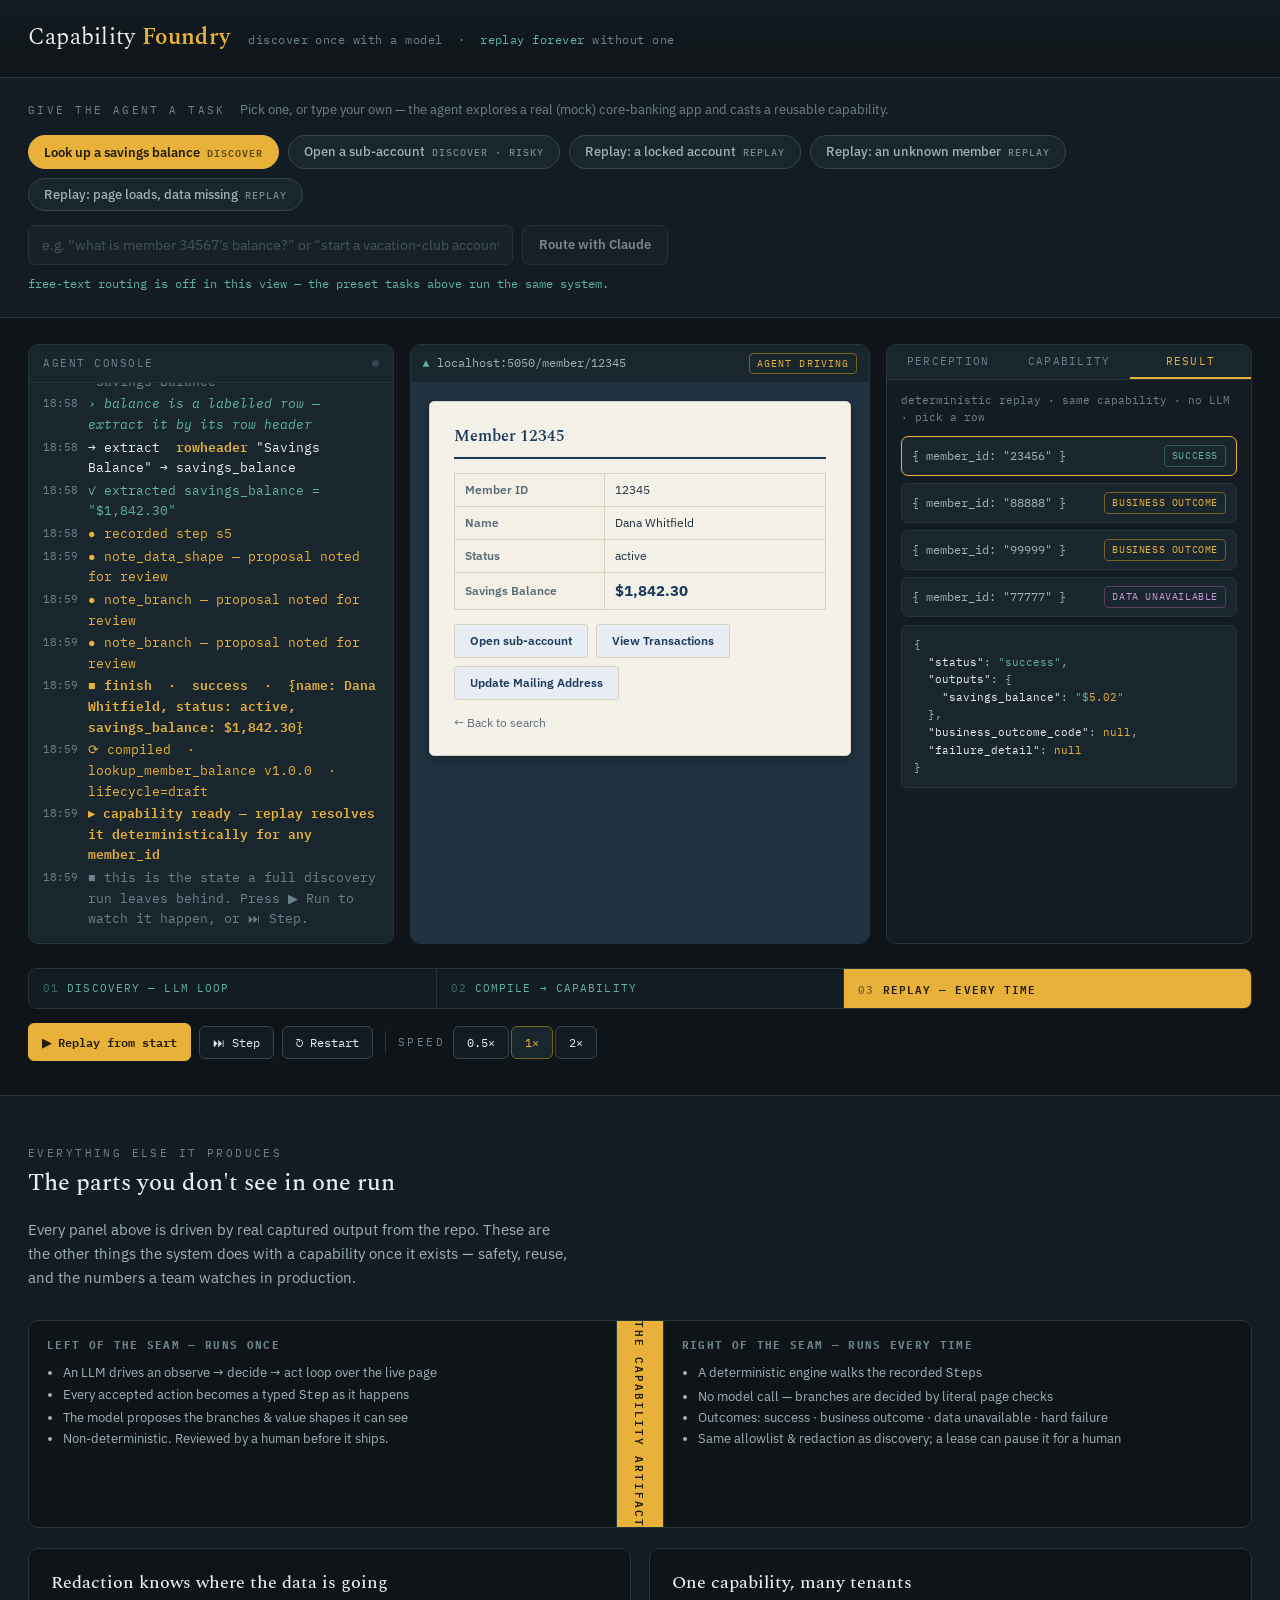
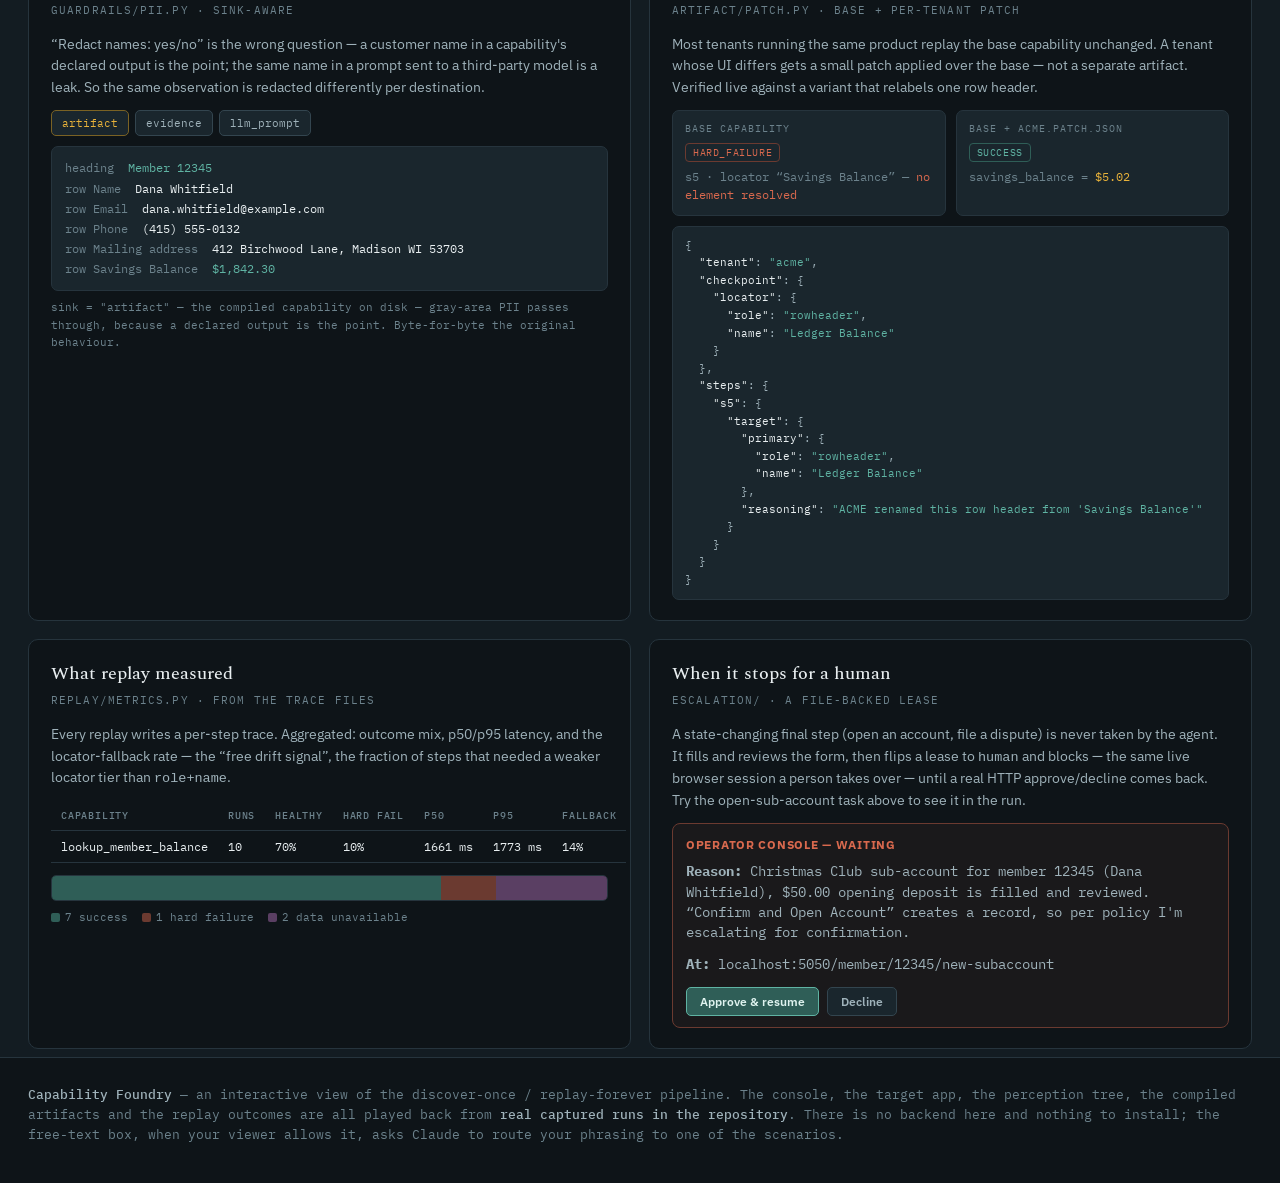
==== docs/live-demo.html @ afdb0714 "Live console, escalation policy, overrides, deploy config" ====
<!doctype html>
<html lang="en">
<head>
<meta charset="utf-8">
<meta name="viewport" content="width=device-width, initial-scale=1">
<title>Capability Foundry</title>
<link rel="preconnect" href="https://fonts.googleapis.com">
<link rel="preconnect" href="https://fonts.gstatic.com" crossorigin>
<link rel="stylesheet" href="https://fonts.googleapis.com/css2?family=Spectral:ital,wght@0,400;0,500;0,600;1,400&family=IBM+Plex+Sans:wght@400;500;600&family=IBM+Plex+Mono:wght@400;500;600&display=swap">
<style>
  /* ============ Capability Foundry — a committed single-world "operator's terminal" ============ */
  :root{
    --ground:#0e1418;        /* near-black, faint blue-green bias — the instrument ground */
    --ground-2:#131c22;      /* raised instrument surface */
    --ground-3:#1a262d;      /* inset well (console, code) */
    --hair:#26343d;          /* hairline dividers */
    --hair-bright:#33454f;
    --ink-1:#e8eef0;         /* primary text on ground */
    --ink-2:#9fb2ba;         /* secondary */
    --ink-3:#6c828c;         /* faint / captions */
    --signal:#e8b23a;        /* brass amber — the one accent: current marker, the seam, key figures */
    --signal-dim:#7a6224;
    --wire:#5fb3a3;          /* deterministic / verified / success semantic */
    --wire-dim:#2f5e57;
    --alarm:#d9694e;         /* hard failure / escalation pending */
    --alarm-dim:#6b3a30;

    --paper:#f4f1e9;         /* the bank's document surface — a warm world inside the dark frame */
    --paper-line:#d9d2c2;
    --paper-ink:#1f2f3d;
    --paper-navy:#1b3a5c;
    --paper-muted:#5c6b7a;
    --paper-ok-bg:#e6f4ea; --paper-ok-tx:#1e7e34; --paper-ok-bd:#b7dfc2;
    --paper-no-bg:#fdecea; --paper-no-tx:#b3261e; --paper-no-bd:#f3c2be;
    --paper-warn-bg:#fdf3e0; --paper-warn-tx:#9a6700; --paper-warn-bd:#f0dba8;

    --serif:"Spectral",Georgia,"Times New Roman",serif;
    --sans:"IBM Plex Sans",-apple-system,BlinkMacSystemFont,"Segoe UI",sans-serif;
    --mono:"IBM Plex Mono",ui-monospace,"SF Mono",Menlo,Consolas,monospace;
    --maxw:1280px;
  }
  *{box-sizing:border-box}
  html{scroll-behavior:smooth}
  body{
    margin:0;background:var(--ground);color:var(--ink-1);
    font-family:var(--sans);font-size:15px;line-height:1.6;
    -webkit-font-smoothing:antialiased;
  }
  a{color:var(--signal);text-decoration:none}
  a:hover{text-decoration:underline}
  h1,h2,h3{font-family:var(--serif);font-weight:500;text-wrap:balance;margin:0}
  .wrap{max-width:var(--maxw);margin:0 auto;padding:0 28px}
  .eyebrow{font-family:var(--mono);font-size:11px;letter-spacing:.22em;text-transform:uppercase;color:var(--ink-3)}

  /* ---------- masthead ---------- */
  .masthead{border-bottom:1px solid var(--hair);background:linear-gradient(180deg,var(--ground-2),var(--ground))}
  .masthead .wrap{display:flex;align-items:baseline;gap:18px;padding-top:20px;padding-bottom:20px;flex-wrap:wrap}
  .mark{font-family:var(--serif);font-size:23px;letter-spacing:.01em;color:var(--ink-1)}
  .mark b{color:var(--signal);font-weight:600}
  .tagline{font-family:var(--mono);font-size:12px;color:var(--ink-3);letter-spacing:.04em}
  .masthead .tagline .live{color:var(--wire)}

  /* ---------- task bar ---------- */
  .taskbar{border-bottom:1px solid var(--hair);background:var(--ground-2);padding:22px 0 24px}
  .taskbar .lead{display:flex;align-items:baseline;gap:14px;margin-bottom:14px;flex-wrap:wrap}
  .taskbar .lead h2{font-size:19px}
  .taskbar .lead .hint{font-size:13px;color:var(--ink-3)}
  .chips{display:flex;flex-wrap:wrap;gap:9px;margin-bottom:14px}
  .chip{
    font-family:var(--sans);font-size:13px;font-weight:500;
    background:var(--ground-3);color:var(--ink-2);
    border:1px solid var(--hair-bright);border-radius:999px;padding:7px 15px;cursor:pointer;
    transition:border-color .15s,color .15s,background .15s;
  }
  .chip:hover{color:var(--ink-1);border-color:var(--ink-3)}
  .chip[aria-pressed="true"]{background:var(--signal);color:#241c07;border-color:var(--signal);font-weight:600}
  .chip .kind{font-family:var(--mono);font-size:10px;letter-spacing:.1em;opacity:.7;margin-left:7px;text-transform:uppercase}
  .freeform{display:flex;gap:9px;max-width:640px}
  .freeform input{
    flex:1;font-family:var(--sans);font-size:14px;background:var(--ground-3);color:var(--ink-1);
    border:1px solid var(--hair-bright);border-radius:7px;padding:10px 13px;
  }
  .freeform input::placeholder{color:var(--ink-3)}
  .freeform input:focus{outline:none;border-color:var(--signal);box-shadow:0 0 0 3px rgba(232,178,58,.14)}
  .freeform input:disabled{opacity:.55;cursor:not-allowed}
  .freeform button{
    font-family:var(--sans);font-size:13px;font-weight:600;white-space:nowrap;
    background:var(--ground-3);color:var(--ink-1);border:1px solid var(--hair-bright);border-radius:7px;padding:10px 16px;cursor:pointer;
  }
  .freeform button:hover:not(:disabled){border-color:var(--signal);color:var(--signal)}
  .freeform button:disabled{opacity:.5;cursor:not-allowed}
  .route-note{font-family:var(--mono);font-size:12px;color:var(--wire);margin-top:9px;min-height:1.2em}

  /* ---------- the stage ---------- */
  .stage{padding:26px 0 8px}
  .grid{display:grid;grid-template-columns:minmax(0,0.92fr) minmax(0,1.16fr) minmax(0,0.92fr);gap:16px}
  .panel{background:var(--ground-2);border:1px solid var(--hair);border-radius:10px;display:flex;flex-direction:column;overflow:hidden;min-height:430px;max-height:600px}
  .panel-head{
    display:flex;align-items:center;justify-content:space-between;gap:10px;
    padding:10px 14px;border-bottom:1px solid var(--hair);background:var(--ground-3);
    font-family:var(--mono);font-size:11px;letter-spacing:.14em;text-transform:uppercase;color:var(--ink-3)
  }
  .panel-head .dot{width:7px;height:7px;border-radius:50%;background:var(--hair-bright);flex:none}
  .panel-head.is-live .dot{background:var(--wire);box-shadow:0 0 0 3px rgba(95,179,163,.18)}

  /* console */
  .console-body{flex:1;overflow-y:auto;padding:12px 14px;font-family:var(--mono);font-size:12.5px;line-height:1.65;background:var(--ground-3)}
  .cl{display:flex;gap:10px;padding:1px 0;white-space:pre-wrap;word-break:break-word}
  .cl .t{color:var(--ink-3);flex:none;font-size:11px;padding-top:1px}
  .cl.obs .m{color:var(--ink-3)}
  .cl.think .m{color:var(--wire);font-style:italic}
  .cl.act .m{color:var(--ink-1)}
  .cl.act .m b{color:var(--signal);font-weight:600}
  .cl.ok .m{color:var(--wire)}
  .cl.rec .m{color:var(--signal)}
  .cl.warn .m{color:var(--alarm)}
  .cl.done .m{color:var(--signal);font-weight:600}
  .caret{display:inline-block;width:8px;height:14px;background:var(--signal);vertical-align:-2px;animation:blink 1.05s steps(1) infinite}
  @keyframes blink{50%{opacity:0}}

  /* target (bank) */
  .urlbar{display:flex;align-items:center;gap:8px;padding:8px 12px;border-bottom:1px solid var(--hair);background:var(--ground-3);font-family:var(--mono);font-size:11.5px;color:var(--ink-2)}
  .urlbar .lock{color:var(--wire)}
  .urlbar .ctrl-badge{margin-left:auto;font-size:9.5px;letter-spacing:.12em;text-transform:uppercase;color:var(--signal);border:1px solid var(--signal-dim);border-radius:4px;padding:2px 7px}
  .bankframe{flex:1;overflow-y:auto;background:#20323f;padding:18px}
  .bank{
    max-width:520px;margin:0 auto;background:var(--paper);color:var(--paper-ink);
    border:1px solid var(--paper-line);border-radius:5px;padding:22px 24px;
    box-shadow:0 2px 10px rgba(0,0,0,.28);font-size:13.5px;line-height:1.5;
  }
  .bank h4{font-family:var(--serif);font-size:16px;font-weight:600;color:var(--paper-navy);margin:0 0 14px;padding-bottom:9px;border-bottom:2px solid var(--paper-navy)}
  .bank .field{display:flex;gap:10px;align-items:center;margin:10px 0}
  .bank .field label{font-size:10.5px;letter-spacing:.03em;text-transform:uppercase;font-weight:600;color:var(--paper-muted);width:120px;flex:none}
  .bank .inp{flex:1;max-width:200px;background:#fff;border:1px solid var(--paper-line);border-radius:3px;padding:6px 8px;font-family:var(--mono);font-size:12px;min-height:29px}
  .bank .inp.focused{border-color:var(--paper-navy);box-shadow:0 0 0 3px rgba(27,58,92,.14)}
  .bank .btn{display:inline-block;background:var(--paper-navy);color:#fff;border-radius:3px;padding:7px 15px;font-size:12px;font-weight:600;cursor:default;border:none}
  .bank .btn.ghost{background:#e8edf3;color:var(--paper-navy);border:1px solid var(--paper-line)}
  .bank .btn.clicked{outline:3px solid var(--signal);outline-offset:1px}
  .bank .lnk{background:#e8edf3;color:var(--paper-navy);border-radius:999px;padding:2px 11px;font-size:11.5px;font-weight:600}
  .bank .lnk.clicked{outline:3px solid var(--signal);outline-offset:1px}
  .bank table{width:100%;border-collapse:collapse;margin:12px 0}
  .bank th,.bank td{border:1px solid var(--paper-line);padding:7px 10px;text-align:left;font-size:12px}
  .bank thead th{background:var(--paper-navy);color:#fff;font-size:10px;letter-spacing:.05em;text-transform:uppercase}
  .bank th[scope=row]{background:#f4f0e6;color:var(--paper-muted);width:150px;font-weight:600}
  .bank .bal{font-size:15px;font-weight:700;color:var(--paper-navy);font-variant-numeric:tabular-nums}
  .bank .bal.empty::after{content:"— not returned —";font-size:11px;font-weight:500;color:var(--paper-muted)}
  .bank .msg{padding:9px 12px;border-radius:4px;border:1px solid;font-size:12.5px;margin:8px 0}
  .bank .msg.ok{background:var(--paper-ok-bg);color:var(--paper-ok-tx);border-color:var(--paper-ok-bd)}
  .bank .msg.no{background:var(--paper-no-bg);color:var(--paper-no-tx);border-color:var(--paper-no-bd)}
  .bank .msg.warn{background:var(--paper-warn-bg);color:var(--paper-warn-tx);border-color:var(--paper-warn-bd)}
  .bank .btnrow{display:flex;gap:8px;flex-wrap:wrap;margin:14px 0 4px}
  .bank .rowlink td a, .bank .kv{font-family:var(--mono)}
  .bank .backlink{display:inline-block;margin-top:10px;font-size:11.5px;color:var(--paper-muted)}
  .bank-swap{animation:bankin .32s ease}
  @keyframes bankin{from{opacity:.15;transform:translateY(4px)}to{opacity:1;transform:none}}

  /* artifacts */
  .tabs{display:flex;border-bottom:1px solid var(--hair);background:var(--ground-3)}
  .tabs button{
    flex:1;font-family:var(--mono);font-size:10.5px;letter-spacing:.12em;text-transform:uppercase;
    background:none;border:none;border-bottom:2px solid transparent;color:var(--ink-3);padding:9px 6px;cursor:pointer
  }
  .tabs button[aria-selected="true"]{color:var(--signal);border-bottom-color:var(--signal)}
  .tabpane{flex:1;overflow-y:auto;padding:12px 14px;display:none}
  .tabpane.on{display:block}

  .tree{font-family:var(--mono);font-size:12px;line-height:1.7;white-space:pre}
  .tree .node{color:var(--ink-2)}
  .tree .node .role{color:var(--wire)}
  .tree .node .name{color:var(--ink-1)}
  .tree .node .val{color:var(--signal)}
  .tree .node.hot{background:rgba(232,178,58,.12);border-left:2px solid var(--signal);margin-left:-14px;padding-left:12px;display:block}

  .cap-head{font-family:var(--mono);font-size:11px;color:var(--ink-3);margin-bottom:10px;display:flex;flex-wrap:wrap;gap:6px 10px;align-items:center}
  .pill{font-family:var(--mono);font-size:10px;letter-spacing:.08em;text-transform:uppercase;border-radius:4px;padding:2px 7px;border:1px solid}
  .pill.safe{color:var(--wire);border-color:var(--wire-dim)}
  .pill.risky{color:var(--alarm);border-color:var(--alarm-dim)}
  .pill.draft{color:var(--ink-2);border-color:var(--hair-bright)}
  .pill.verified{color:var(--wire);border-color:var(--wire-dim);background:rgba(95,179,163,.08)}
  .pill.proposed{color:var(--signal);border-color:var(--signal-dim)}
  .stepcard{border:1px solid var(--hair);border-radius:7px;padding:9px 11px;margin-bottom:8px;background:var(--ground-3);font-family:var(--mono);font-size:11.5px}
  .stepcard .sid{color:var(--signal);font-weight:600}
  .stepcard .act{color:var(--ink-1)}
  .stepcard .meta{color:var(--ink-3);margin-top:3px;line-height:1.5}
  .stepcard .meta .k{color:var(--wire)}
  .stepcard.slidein{animation:slidein .3s ease}
  @keyframes slidein{from{opacity:0;transform:translateX(10px)}to{opacity:1;transform:none}}
  .proprow{font-family:var(--mono);font-size:11px;color:var(--ink-2);border:1px dashed var(--signal-dim);border-radius:6px;padding:7px 10px;margin-bottom:7px;background:rgba(232,178,58,.05)}
  .proprow .tag{color:var(--signal);font-weight:600}

  .result-empty{font-family:var(--mono);font-size:12px;color:var(--ink-3);line-height:1.7}
  .replay-row{display:flex;align-items:center;gap:10px;font-family:var(--mono);font-size:11.5px;border:1px solid var(--hair);border-radius:7px;padding:8px 10px;margin-bottom:7px;cursor:pointer;background:var(--ground-3);transition:border-color .15s}
  .replay-row:hover{border-color:var(--ink-3)}
  .replay-row[aria-current="true"]{border-color:var(--signal)}
  .replay-row .p{color:var(--ink-2);flex:1}
  .status{font-family:var(--mono);font-size:10px;letter-spacing:.06em;text-transform:uppercase;border-radius:4px;padding:2px 7px;border:1px solid;flex:none}
  .status.success{color:var(--wire);border-color:var(--wire-dim)}
  .status.business_outcome{color:var(--signal);border-color:var(--signal-dim)}
  .status.data_unavailable{color:#c99bd6;border-color:#5a3f63}
  .status.hard_failure{color:var(--alarm);border-color:var(--alarm-dim)}
  .status.escalated{color:var(--alarm);border-color:var(--alarm-dim)}
  pre.json{font-family:var(--mono);font-size:11px;line-height:1.6;background:var(--ground-3);border:1px solid var(--hair);border-radius:7px;padding:10px 12px;overflow-x:auto;color:var(--ink-2);margin:8px 0 0;white-space:pre}
  pre.json .s{color:var(--wire)} pre.json .k{color:var(--ink-1)} pre.json .n{color:var(--signal)}

  /* operator card (escalation) */
  .operator{border:1px solid var(--alarm-dim);border-radius:8px;background:rgba(217,105,78,.06);padding:11px 13px;margin-top:9px;font-family:var(--mono);font-size:11.5px}
  .operator h5{font-family:var(--sans);font-size:12px;letter-spacing:.06em;text-transform:uppercase;color:var(--alarm);margin:0 0 7px}
  .operator p{margin:5px 0;color:var(--ink-2);line-height:1.5}
  .operator .ops{display:flex;gap:8px;margin-top:9px}
  .operator button{font-family:var(--sans);font-size:12px;font-weight:600;border-radius:5px;padding:6px 13px;cursor:pointer;border:1px solid}
  .operator .approve{background:var(--wire-dim);color:#dff3ef;border-color:var(--wire)}
  .operator .decline{background:var(--ground-3);color:var(--ink-2);border-color:var(--hair-bright)}

  /* ---------- transport ---------- */
  .transport{padding:16px 0 34px}
  .rail{display:flex;align-items:stretch;gap:0;font-family:var(--mono);font-size:11px;letter-spacing:.1em;text-transform:uppercase;margin-bottom:14px;border:1px solid var(--hair);border-radius:8px;overflow:hidden}
  .rail .ph{flex:1;padding:11px 14px;color:var(--ink-3);border-right:1px solid var(--hair);position:relative;background:var(--ground-2)}
  .rail .ph:last-child{border-right:none}
  .rail .ph.done{color:var(--wire)}
  .rail .ph.active{color:#241c07;background:var(--signal);font-weight:600}
  .rail .ph .n{opacity:.5;margin-right:8px}
  .rail .ph.branch{flex:0 0 auto;color:var(--alarm);background:rgba(217,105,78,.08)}
  .controls{display:flex;align-items:center;gap:8px;flex-wrap:wrap}
  .controls button{
    font-family:var(--mono);font-size:12px;background:var(--ground-2);color:var(--ink-1);
    border:1px solid var(--hair-bright);border-radius:6px;padding:8px 13px;cursor:pointer
  }
  .controls button:hover{border-color:var(--signal);color:var(--signal)}
  .controls button.primary{background:var(--signal);color:#241c07;border-color:var(--signal);font-weight:600}
  .controls .sep{width:1px;height:22px;background:var(--hair);margin:0 4px}
  .controls .speed{display:flex;gap:2px}
  .controls .speed button[aria-pressed="true"]{background:var(--ground-3);color:var(--signal);border-color:var(--signal-dim)}

  /* ---------- explore ---------- */
  .explore{border-top:1px solid var(--hair);background:var(--ground-2);padding:44px 0 8px}
  .explore-intro{max-width:60ch;margin-bottom:30px}
  .explore-intro h2{font-size:24px;margin-bottom:8px}
  .explore-intro p{color:var(--ink-2);font-size:15px}
  .xgrid{display:grid;grid-template-columns:repeat(2,minmax(0,1fr));gap:18px}
  .card{background:var(--ground);border:1px solid var(--hair);border-radius:10px;padding:20px 22px}
  .card h3{font-size:18px;margin-bottom:4px}
  .card .sub{font-family:var(--mono);font-size:11px;letter-spacing:.1em;text-transform:uppercase;color:var(--ink-3);margin-bottom:14px}
  .card p{color:var(--ink-2);font-size:13.5px;margin:0 0 12px}

  .sinktabs{display:flex;gap:6px;margin-bottom:10px}
  .sinktabs button{font-family:var(--mono);font-size:11px;background:var(--ground-3);color:var(--ink-2);border:1px solid var(--hair-bright);border-radius:5px;padding:5px 10px;cursor:pointer}
  .sinktabs button[aria-pressed="true"]{color:var(--signal);border-color:var(--signal-dim)}
  .obsview{font-family:var(--mono);font-size:11.5px;line-height:1.75;background:var(--ground-3);border:1px solid var(--hair);border-radius:7px;padding:11px 13px;white-space:pre-wrap}
  .obsview .red{color:var(--alarm)}
  .obsview .tok{color:#c99bd6}
  .obsview .keep{color:var(--wire)}
  .sink-note{font-family:var(--mono);font-size:11px;color:var(--ink-3);margin-top:8px}

  .cmp{display:grid;grid-template-columns:1fr 1fr;gap:10px;margin-bottom:10px}
  .cmp .box{border:1px solid var(--hair);border-radius:7px;padding:10px 12px;font-family:var(--mono);font-size:11.5px;background:var(--ground-3)}
  .cmp .box .lbl{color:var(--ink-3);font-size:10px;letter-spacing:.1em;text-transform:uppercase;margin-bottom:6px}

  table.metrics{width:100%;border-collapse:collapse;font-family:var(--mono);font-size:12px;margin-bottom:12px}
  table.metrics th,table.metrics td{text-align:left;padding:6px 10px;border-bottom:1px solid var(--hair)}
  table.metrics th{color:var(--ink-3);font-size:10px;letter-spacing:.08em;text-transform:uppercase;font-weight:500}
  table.metrics td{color:var(--ink-1);font-variant-numeric:tabular-nums}
  .bars{display:flex;height:26px;border-radius:5px;overflow:hidden;border:1px solid var(--hair)}
  .bars span{display:block;font-size:0}
  .bars .b-ok{background:var(--wire-dim)}
  .bars .b-biz{background:var(--signal-dim)}
  .bars .b-dat{background:#5a3f63}
  .bars .b-hf{background:var(--alarm-dim)}
  .barkey{display:flex;gap:14px;flex-wrap:wrap;font-family:var(--mono);font-size:10.5px;color:var(--ink-3);margin-top:8px}
  .barkey i{width:9px;height:9px;border-radius:2px;display:inline-block;margin-right:5px;vertical-align:-1px}

  .seam-band{display:grid;grid-template-columns:1fr auto 1fr;gap:0;align-items:stretch;border:1px solid var(--hair);border-radius:10px;overflow:hidden;margin-top:14px}
  .seam-band .side{padding:16px 18px;background:var(--ground)}
  .seam-band .side h4{font-family:var(--mono);font-size:11px;letter-spacing:.12em;text-transform:uppercase;color:var(--ink-3);margin:0 0 8px}
  .seam-band .side ul{margin:0;padding-left:16px;color:var(--ink-2);font-size:12.5px;line-height:1.7}
  .seam-band .seam-col{background:var(--signal);color:#241c07;display:flex;align-items:center;justify-content:center;padding:0 14px;writing-mode:vertical-rl;font-family:var(--mono);font-size:11px;letter-spacing:.18em;text-transform:uppercase;font-weight:600}
  .seam-band .side.left{border-right:1px solid var(--hair)}
  .seam-band .side.right{border-left:1px solid var(--hair)}

  footer{border-top:1px solid var(--hair);padding:26px 0 40px;color:var(--ink-3);font-size:12.5px;font-family:var(--mono)}
  footer b{color:var(--ink-2);font-weight:500}

  @media (max-width:1080px){
    .grid{grid-template-columns:1fr;gap:14px}
    .panel{min-height:320px;max-height:500px}
    .xgrid{grid-template-columns:1fr}
    .seam-band{grid-template-columns:1fr;}
    .seam-band .seam-col{writing-mode:horizontal-tb;padding:9px}
    .seam-band .side.left,.seam-band .side.right{border:none;border-bottom:1px solid var(--hair)}
  }
  @media (prefers-reduced-motion:reduce){
    *{animation-duration:.001s!important;transition-duration:.001s!important}
    .caret{display:none}
  }
</style>
</head>
<body>

<header class="masthead">
  <div class="wrap">
    <span class="mark">Capability <b>Foundry</b></span>
    <span class="tagline">discover once with a model &nbsp;·&nbsp; <span class="live">replay forever</span> without one</span>
  </div>
</header>

<section class="taskbar">
  <div class="wrap">
    <div class="lead">
      <span class="eyebrow">Give the agent a task</span>
      <span class="hint">Pick one, or type your own — the agent explores a real (mock) core-banking app and casts a reusable capability.</span>
    </div>
    <div class="chips" id="chips"></div>
    <form class="freeform" id="freeform" autocomplete="off">
      <input id="freetext" type="text" placeholder="e.g. “what is member 34567’s balance?” or “start a vacation-club account for Dana”">
      <button type="submit" id="routebtn">Route with Claude</button>
    </form>
    <div class="route-note" id="routenote"></div>
  </div>
</section>

<section class="stage">
  <div class="wrap">
    <div class="grid">
      <div class="panel">
        <div class="panel-head" id="consoleHead"><span>Agent console</span><span class="dot"></span></div>
        <div class="console-body" id="console"></div>
      </div>

      <div class="panel">
        <div class="urlbar"><span class="lock">▲</span><span id="urltext">localhost:5050/search</span><span class="ctrl-badge">agent&nbsp;driving</span></div>
        <div class="bankframe"><div class="bank" id="bank"></div></div>
      </div>

      <div class="panel artifacts">
        <div class="tabs" role="tablist">
          <button role="tab" data-tab="perception" aria-selected="true">Perception</button>
          <button role="tab" data-tab="capability" aria-selected="false">Capability</button>
          <button role="tab" data-tab="result" aria-selected="false">Result</button>
        </div>
        <div class="tabpane on" id="pane-perception"></div>
        <div class="tabpane" id="pane-capability"></div>
        <div class="tabpane" id="pane-result"></div>
      </div>
    </div>
  </div>
</section>

<section class="transport">
  <div class="wrap">
    <div class="rail" id="rail"></div>
    <div class="controls">
      <button class="primary" id="btnRun">▶ Run</button>
      <button id="btnStep">⏭ Step</button>
      <button id="btnRestart">↻ Restart</button>
      <span class="sep"></span>
      <span class="eyebrow" style="align-self:center">speed</span>
      <span class="speed" id="speed">
        <button data-mult="2" aria-pressed="false">0.5×</button>
        <button data-mult="1" aria-pressed="true">1×</button>
        <button data-mult="0.45" aria-pressed="false">2×</button>
      </span>
    </div>
  </div>
</section>

<section class="explore">
  <div class="wrap">
    <div class="explore-intro">
      <span class="eyebrow">Everything else it produces</span>
      <h2>The parts you don't see in one run</h2>
      <p>Every panel above is driven by real captured output from the repo. These are the other things the system does with a capability once it exists — safety, reuse, and the numbers a team watches in production.</p>
    </div>

    <div class="seam-band">
      <div class="side left">
        <h4>Left of the seam — runs once</h4>
        <ul>
          <li>An LLM drives an observe → decide → act loop over the live page</li>
          <li>Every accepted action becomes a typed <code>Step</code> as it happens</li>
          <li>The model proposes the branches &amp; value shapes it can see</li>
          <li>Non-deterministic. Reviewed by a human before it ships.</li>
        </ul>
      </div>
      <div class="seam-col">the Capability artifact</div>
      <div class="side right">
        <h4>Right of the seam — runs every time</h4>
        <ul>
          <li>A deterministic engine walks the recorded <code>Step</code>s</li>
          <li>No model call — branches are decided by literal page checks</li>
          <li>Outcomes: success · business outcome · data unavailable · hard failure</li>
          <li>Same allowlist &amp; redaction as discovery; a lease can pause it for a human</li>
        </ul>
      </div>
    </div>

    <div class="xgrid" style="margin-top:20px">
      <div class="card">
        <h3>Redaction knows where the data is going</h3>
        <div class="sub">guardrails/pii.py · sink-aware</div>
        <p>“Redact names: yes/no” is the wrong question — a customer name in a capability's declared output is the point; the same name in a prompt sent to a third-party model is a leak. So the same observation is redacted differently per destination.</p>
        <div class="sinktabs" id="sinktabs">
          <button data-sink="artifact" aria-pressed="true">artifact</button>
          <button data-sink="evidence" aria-pressed="false">evidence</button>
          <button data-sink="llm_prompt" aria-pressed="false">llm_prompt</button>
        </div>
        <div class="obsview" id="obsview"></div>
        <div class="sink-note" id="sinknote"></div>
      </div>

      <div class="card">
        <h3>One capability, many tenants</h3>
        <div class="sub">artifact/patch.py · base + per-tenant patch</div>
        <p>Most tenants running the same product replay the base capability unchanged. A tenant whose UI differs gets a small patch applied over the base — not a separate artifact. Verified live against a variant that relabels one row header.</p>
        <div class="cmp">
          <div class="box"><div class="lbl">base capability</div><span class="status hard_failure">hard_failure</span><div style="color:var(--ink-3);margin-top:6px">s5 · locator “Savings Balance” — <span style="color:var(--alarm)">no element resolved</span></div></div>
          <div class="box"><div class="lbl">base + acme.patch.json</div><span class="status success">success</span><div style="color:var(--ink-3);margin-top:6px">savings_balance = <span style="color:var(--signal)">$5.02</span></div></div>
        </div>
        <pre class="json" id="patchjson"></pre>
      </div>

      <div class="card">
        <h3>What replay measured</h3>
        <div class="sub">replay/metrics.py · from the trace files</div>
        <p>Every replay writes a per-step trace. Aggregated: outcome mix, p50/p95 latency, and the locator-fallback rate — the “free drift signal”, the fraction of steps that needed a weaker locator tier than <code>role+name</code>.</p>
        <table class="metrics">
          <thead><tr><th>capability</th><th>runs</th><th>healthy</th><th>hard&nbsp;fail</th><th>p50</th><th>p95</th><th>fallback</th></tr></thead>
          <tbody><tr><td>lookup_member_balance</td><td>10</td><td>70%</td><td>10%</td><td>1661&nbsp;ms</td><td>1773&nbsp;ms</td><td>14%</td></tr></tbody>
        </table>
        <div class="bars">
          <span class="b-ok" style="flex:7">.</span><span class="b-hf" style="flex:1">.</span><span class="b-dat" style="flex:2">.</span>
        </div>
        <div class="barkey">
          <span><i style="background:var(--wire-dim)"></i>7 success</span>
          <span><i style="background:var(--alarm-dim)"></i>1 hard failure</span>
          <span><i style="background:#5a3f63"></i>2 data unavailable</span>
        </div>
      </div>

      <div class="card">
        <h3>When it stops for a human</h3>
        <div class="sub">escalation/ · a file-backed lease</div>
        <p>A state-changing final step (open an account, file a dispute) is never taken by the agent. It fills and reviews the form, then flips a lease to <code>human</code> and blocks — the same live browser session a person takes over — until a real HTTP approve/decline comes back. Try the open-sub-account task above to see it in the run.</p>
        <div class="operator" style="margin-top:0">
          <h5>Operator console — waiting</h5>
          <p><b>Reason:</b> Christmas Club sub-account for member 12345 (Dana Whitfield), $50.00 opening deposit is filled and reviewed. “Confirm and Open Account” creates a record, so per policy I'm escalating for confirmation.</p>
          <p><b>At:</b> localhost:5050/member/12345/new-subaccount</p>
          <div class="ops"><button class="approve" disabled>Approve &amp; resume</button><button class="decline" disabled>Decline</button></div>
        </div>
      </div>
    </div>
  </div>
</section>

<footer>
  <div class="wrap">
    <b>Capability Foundry</b> — an interactive view of the discover-once / replay-forever pipeline.
    The console, the target app, the perception tree, the compiled artifacts and the replay outcomes are all
    played back from <b>real captured runs in the repository</b>. There is no backend here and nothing to install;
    the free-text box, when your viewer allows it, asks Claude to route your phrasing to one of the scenarios.
  </div>
</footer>

<script>
(function(){
  "use strict";
  var rm = window.matchMedia && window.matchMedia("(prefers-reduced-motion:reduce)").matches;

  /* -------------------------------------------------------------------------------------------
     REAL DATA — members, perception snippets, discovery timelines, compiled capabilities and
     replay results, transcribed from evidence/*.jsonl, capabilities/*.json and evidence/*.json.
  ------------------------------------------------------------------------------------------- */
  var M = {
    "12345":{id:"12345",name:"Dana Whitfield",status:"active",balance:"$1,842.30"},
    "23456":{id:"23456",name:"Marcus Oyelaran",status:"active",balance:"$5.02"},
    "34567":{id:"34567",name:"Priya Ramaswamy",status:"active",balance:"$9,901.00"},
    "77777":{id:"77777",name:"Nadia Farouk",status:"active",balance:null},   /* ledger returned NULL */
    "99999":{id:"99999",name:"Restricted Account",status:"locked",balance:null}
  };

  var TREE = {
    search:[
      ['document','',''],
      ['  heading','Member Search',''],
      ['  textbox','Search (ID / name)',''],
      ['  button','Go','']
    ],
    searchTyped:function(q){return [
      ['document','',''],
      ['  heading','Member Search',''],
      ['  textbox','Search (ID / name)',q],
      ['  button','Go','']
    ];},
    results:function(m){return [
      ['document','',''],
      ['  table','',''],
      ['    row','Member ID Name Actions',''],
      ['    row',m.id+' '+m.name.split(' ').reverse().join(', '),''],
      ['      link','View','']
    ];},
    noResults:[
      ['document','',''],
      ['  table','',''],
      ['    row','Member ID Name Actions',''],
      ['    cell','No results.','']
    ],
    member:function(m){return [
      ['document','',''],
      ['  heading','Member '+m.id,''],
      ['  rowheader','Member ID',''], ['    cell','',m.id],
      ['  rowheader','Name',''], ['    cell','',m.name],
      ['  rowheader','Status',''], ['    cell','',m.status],
      ['  rowheader','Savings Balance',''], ['    cell','',m.balance||'(empty)'],
      ['  link','Open sub-account',''],
      ['  link','View Transactions',''],
      ['  link','Update Mailing Address','']
    ];},
    denied:function(m){return [
      ['document','',''],
      ['  heading','Member '+m.id,''],
      ['  text','Access denied. This account is restricted and its details cannot be viewed.','']
    ];},
    newsub:function(m){return [
      ['document','',''],
      ['  heading','Open New Sub-Account — Member '+m.id,''],
      ['  combobox','Account Type','christmas_club'],
      ['  textbox','Nickname',''],
      ['  textbox','Opening Deposit ($)','0'],
      ['  button','Continue','']
    ];},
    review:function(m){return [
      ['document','',''],
      ['  heading','Review New Sub-Account',''],
      ['  rowheader','Account Type',''], ['    cell','','Christmas Club'],
      ['  rowheader','Opening Deposit',''], ['    cell','','$50.00'],
      ['  button','Confirm and Open Account','']
    ];}
  };

  /* helper to build a discovery timeline event */
  function ev(k,o){o=o||{};o.k=k;return o;}

  /* --- lookup_member_balance : the flagship discovery run (evidence/discovery_run_150cea0c47) --- */
  var TL_BALANCE = function(){
    var m = M["12345"];
    return [
      ev('nav',{url:'localhost:5050/search', screen:{s:'search'}, line:'navigate  → localhost:5050/search'}),
      ev('observe',{tree:TREE.search, screen:{s:'search'}, hot:null}),
      ev('think',{text:'goal wants a balance for member 12345 — search by that id first'}),
      ev('act',{tool:'type', label:'type  <b>Search (ID / name)</b> ← "12345"  ·  param_name=member_id',
                anim:{type:'type', el:'textbox|Search (ID / name)', text:'12345'}, screen:{s:'searchTyped',q:'12345'}}),
      ev('ok',{text:'typed "12345"'}),
      ev('rec',{step:{sid:'s2',act:'type',role:'textbox',name:'Search (ID / name)',value:'{param_ref: member_id}'}, text:'recorded step s2'}),
      ev('act',{tool:'click', label:'click  <b>button</b> "Go"',
                anim:{type:'click', el:'button|Go'}, screen:{s:'results',m:m}, url:'localhost:5050/search'}),
      ev('ok',{text:'clicked "Go" — 1 result'}),
      ev('rec',{step:{sid:'s3',act:'click',role:'button',name:'Go',value:'—'}}),
      ev('observe',{tree:TREE.results(m), screen:{s:'results',m:m}, hot:'link|View'}),
      ev('think',{text:'one matching row — follow its View link to the member page'}),
      ev('act',{tool:'click', label:'click  <b>link</b> "View"',
                anim:{type:'click', el:'link|View'}, screen:{s:'member',m:m}, url:'localhost:5050/member/12345'}),
      ev('ok',{text:'clicked "View" → /member/12345'}),
      ev('rec',{step:{sid:'s4',act:'click',role:'link',name:'View',value:'—'}}),
      ev('observe',{tree:TREE.member(m), screen:{s:'member',m:m}, hot:'rowheader|Savings Balance'}),
      ev('think',{text:'balance is a labelled row — extract it by its row header'}),
      ev('act',{tool:'extract', label:'extract  <b>rowheader</b> "Savings Balance" → savings_balance',
                anim:{type:'read', el:'rowheader|Savings Balance'}, screen:{s:'member',m:m}}),
      ev('ok',{text:'extracted savings_balance = "$1,842.30"'}),
      ev('rec',{step:{sid:'s5',act:'extract',role:'rowheader',name:'Savings Balance',value:'→ savings_balance'}}),
      ev('note',{tag:'note_data_shape', text:'savings_balance looks like a currency amount  \\$[\\d,]+\\.\\d{2}'}),
      ev('note',{tag:'note_branch', text:'if the id is unknown the results table shows "No results." → MEMBER_NOT_FOUND'}),
      ev('note',{tag:'note_branch', text:'a locked account shows "Access denied…" instead of the balance → PERMISSION_DENIED'}),
      ev('done',{text:'finish  ·  success  ·  {name: Dana Whitfield, status: active, savings_balance: $1,842.30}'}),
      ev('compile',{cap:{
        capability_id:'lookup_member_balance', version:'1.0.0', risk:'safe', lifecycle:'draft',
        note:'2 proposed rules — need review before this leaves draft'
      }}),
      ev('replaySweep',{})
    ];
  };

  /* --- open_subaccount : discovery that hits an escalation (evidence/discovery_run_094a855f92) --- */
  var TL_SUBACCT = function(){
    var m = M["12345"];
    return [
      ev('nav',{url:'localhost:5050/search', screen:{s:'search'}, line:'navigate  → localhost:5050/search'}),
      ev('observe',{tree:TREE.search, screen:{s:'search'}}),
      ev('think',{text:'need to open a Christmas Club sub-account for member 12345 — find the member first'}),
      ev('act',{tool:'type', label:'type  <b>Search (ID / name)</b> ← "12345"  ·  param_name=member_id',
                anim:{type:'type', el:'textbox|Search (ID / name)', text:'12345'}, screen:{s:'searchTyped',q:'12345'}}),
      ev('ok',{text:'typed "12345"'}),
      ev('rec',{step:{sid:'s2',act:'type',role:'textbox',name:'Search (ID / name)',value:'{param_ref: member_id}'}}),
      ev('act',{tool:'click', label:'click  <b>button</b> "Go"', anim:{type:'click', el:'button|Go'}, screen:{s:'results',m:m}}),
      ev('ok',{text:'1 result'}),
      ev('rec',{step:{sid:'s3',act:'click',role:'button',name:'Go',value:'—'}}),
      ev('act',{tool:'click', label:'click  <b>link</b> "View"', anim:{type:'click', el:'link|View'}, screen:{s:'member',m:m}, url:'localhost:5050/member/12345'}),
      ev('ok',{text:'→ /member/12345'}),
      ev('rec',{step:{sid:'s4',act:'click',role:'link',name:'View',value:'—'}}),
      ev('act',{tool:'click', label:'click  <b>link</b> "Open sub-account"', anim:{type:'click', el:'link|Open sub-account'},
                screen:{s:'newsub',m:m}, url:'localhost:5050/member/12345/new-subaccount'}),
      ev('ok',{text:'→ new sub-account form'}),
      ev('rec',{step:{sid:'s5',act:'click',role:'link',name:'Open sub-account',value:'—'}}),
      ev('act',{tool:'type', label:'type  <b>Opening Deposit ($)</b> ← "50"',
                anim:{type:'type', el:'textbox|Opening Deposit ($)', text:'50'}, screen:{s:'newsub',m:m,deposit:'50'}}),
      ev('ok',{text:'deposit set'}),
      ev('rec',{step:{sid:'s6',act:'type',role:'textbox',name:'Opening Deposit ($)',value:'"50"'}}),
      ev('act',{tool:'click', label:'click  <b>button</b> "Continue"', anim:{type:'click', el:'button|Continue'}, screen:{s:'review',m:m}}),
      ev('ok',{text:'review page ready'}),
      ev('rec',{step:{sid:'s7',act:'click',role:'button',name:'Continue',value:'—'}}),
      ev('escalate',{reason:'Review page is ready: Christmas Club sub-account for member 12345 (Dana Whitfield), $50.00 opening deposit. "Confirm and Open Account" is state-changing and hard to reverse, so per policy I am escalating for human confirmation before submitting.'}),
      ev('resumed',{decision:'approved', note:'operator approved via the console'}),
      ev('act',{tool:'click', label:'click  <b>button</b> "Confirm and Open Account"', anim:{type:'click', el:'button|Confirm and Open Account'},
                screen:{s:'subok',m:m}, url:'localhost:5050/member/12345/new-subaccount/submit'}),
      ev('ok',{text:'Sub-account #4 (christmas_club) created for Dana Whitfield'}),
      ev('rec',{step:{sid:'s8',act:'click',role:'button',name:'Confirm and Open Account',value:'—  (risky · needs confirm=true on replay)'}}),
      ev('done',{text:'finish  ·  success  ·  a new Christmas Club sub-account, created after escalation approval'}),
      ev('compile',{cap:{capability_id:'open_subaccount', version:'1.0.0', risk:'risky', lifecycle:'draft',
        note:'risky — replay refuses to execute past the confirm step without confirm=true'}}),
      ev('replaySweep',{sub:true})
    ];
  };

  /* --- replay-only scenarios: no LLM, deterministic walk of an existing capability --- */
  function replayOnly(caption, params, resultObj, walk){
    return {
      replayOnly:true, caption:caption, params:params, result:resultObj, walk:walk
    };
  }

  var SCN = {
    balance:{ chip:'Look up a savings balance', kind:'discover', build:TL_BALANCE,
      capId:'lookup_member_balance' },
    subacct:{ chip:'Open a sub-account', kind:'discover · risky', build:TL_SUBACCT,
      capId:'open_subaccount' },
    replay_locked:{ chip:'Replay: a locked account', kind:'replay', ...replayOnly(
      'replay  lookup_member_balance  { member_id: "99999" }',
      {member_id:'99999'},
      {status:'business_outcome', outputs:{}, business_outcome_code:'PERMISSION_DENIED', failure_detail:null},
      [
        {url:'localhost:5050/search', screen:{s:'search'}, note:'navigate → /search'},
        {screen:{s:'searchTyped',q:'99999'}, anim:{type:'type', el:'textbox|Search (ID / name)', text:'99999'}, note:'s2 type · role+name (tier 1)'},
        {screen:{s:'results',m:M["99999"]}, anim:{type:'click', el:'button|Go'}, note:'s3 click Go'},
        {screen:{s:'member',m:M["99999"]}, anim:{type:'click', el:'link|View'}, url:'localhost:5050/member/99999', note:'s4 click View'},
        {screen:{s:'denied',m:M["99999"]}, note:'s5 extract — locator unresolved; page contains "Access denied…" → declared PERMISSION_DENIED', denied:true}
      ]
    )},
    replay_missing:{ chip:'Replay: an unknown member', kind:'replay', ...replayOnly(
      'replay  lookup_member_balance  { member_id: "88888" }',
      {member_id:'88888'},
      {status:'business_outcome', outputs:{}, business_outcome_code:'MEMBER_NOT_FOUND', failure_detail:null},
      [
        {url:'localhost:5050/search', screen:{s:'search'}, note:'navigate → /search'},
        {screen:{s:'searchTyped',q:'88888'}, anim:{type:'type', el:'textbox|Search (ID / name)', text:'88888'}, note:'s2 type member_id'},
        {screen:{s:'noResults'}, anim:{type:'click', el:'button|Go'}, note:'s3 click Go — no rows'},
        {screen:{s:'noResults'}, note:'s4 click "View" — locator unresolved; page contains "No results." → declared MEMBER_NOT_FOUND', noresults:true}
      ]
    )},
    replay_nodata:{ chip:'Replay: page loads, data missing', kind:'replay', ...replayOnly(
      'replay  lookup_member_balance  { member_id: "77777" }',
      {member_id:'77777'},
      {status:'data_unavailable', outputs:{}, business_outcome_code:null,
       failure_detail:{step_id:'s5', extract_as:'savings_balance', observed:'', reason:'extracted value is empty — the element rendered but carried no data behind it'}},
      [
        {url:'localhost:5050/search', screen:{s:'search'}, note:'navigate → /search'},
        {screen:{s:'searchTyped',q:'77777'}, anim:{type:'type', el:'textbox|Search (ID / name)', text:'77777'}, note:'s2 type member_id'},
        {screen:{s:'results',m:M["77777"]}, anim:{type:'click', el:'button|Go'}, note:'s3 click Go'},
        {screen:{s:'member',m:M["77777"]}, anim:{type:'click', el:'link|View'}, url:'localhost:5050/member/77777', note:'s4 click View'},
        {screen:{s:'member',m:M["77777"]}, anim:{type:'read', el:'rowheader|Savings Balance'}, note:'s5 extract — element resolves, cell is empty → extract_contract fails → data_unavailable', empty:true}
      ]
    )}
  };
  var SCN_ORDER = ['balance','subacct','replay_locked','replay_missing','replay_nodata'];

  /* replay sweep shown in the Result panel once a discovery run compiles */
  var SWEEP = [
    {p:'{ member_id: "23456" }',  status:'success',          code:null,               out:{savings_balance:'$5.02'}},
    {p:'{ member_id: "88888" }',  status:'business_outcome',  code:'MEMBER_NOT_FOUND', out:{}},
    {p:'{ member_id: "99999" }',  status:'business_outcome',  code:'PERMISSION_DENIED',out:{}},
    {p:'{ member_id: "77777" }',  status:'data_unavailable',  code:null,               out:{}}
  ];
  var SWEEP_SUB = [
    {p:'{ member_id: "88888" }  confirm=true', status:'business_outcome', code:'MEMBER_NOT_FOUND', out:{}},
    {p:'{ member_id: "99999" }  confirm=true', status:'business_outcome', code:'PERMISSION_DENIED', out:{}},
    {p:'{ member_id: "23456" }  confirm=false', status:'hard_failure', code:null, out:{}, note:'refused: risky capability needs confirm=true'}
  ];

  /* -------------------------------------------------------------------------------------------
     BANK PANEL — faithful mini-renders of the mock core-banking screens
  ------------------------------------------------------------------------------------------- */
  function esc(s){return String(s).replace(/[&<>"]/g,function(c){return {'&':'&amp;','<':'&lt;','>':'&gt;','"':'&quot;'}[c];});}
  function bankHTML(st){
    var m = st.m;
    if(st.s==='search' || st.s==='searchTyped'){
      var q = st.s==='searchTyped'? st.q : '';
      return '<h4>Member Search</h4>'+
        '<div class="field"><label>Search (ID / name)</label>'+
        '<div class="inp" data-el="textbox|Search (ID / name)">'+esc(q)+'</div></div>'+
        '<button class="btn" data-el="button|Go">Go</button>';
    }
    if(st.s==='results'){
      return '<h4>Member Search</h4>'+
        '<table><thead><tr><th>Member ID</th><th>Name</th><th>Actions</th></tr></thead><tbody>'+
        '<tr><td>'+esc(m.id)+'</td><td>'+esc(m.name.split(' ').reverse().join(', '))+'</td>'+
        '<td><span class="lnk" data-el="link|View">View</span></td></tr></tbody></table>';
    }
    if(st.s==='noResults'){
      return '<h4>Member Search</h4>'+
        '<table><thead><tr><th>Member ID</th><th>Name</th><th>Actions</th></tr></thead><tbody>'+
        '<tr><td colspan="3" style="text-align:center;color:var(--paper-muted);font-style:italic">No results.</td></tr></tbody></table>';
    }
    if(st.s==='member'){
      var balCell = m.balance==null
        ? '<td><span class="bal empty"></span></td>'
        : '<td><span class="bal">'+esc(m.balance)+'</span></td>';
      return '<h4>Member '+esc(m.id)+'</h4>'+
        '<table>'+
        '<tr><th scope="row">Member ID</th><td>'+esc(m.id)+'</td></tr>'+
        '<tr><th scope="row">Name</th><td>'+esc(m.name)+'</td></tr>'+
        '<tr><th scope="row">Status</th><td>'+esc(m.status)+'</td></tr>'+
        '<tr><th scope="row" data-el="rowheader|Savings Balance">Savings Balance</th>'+balCell+'</tr>'+
        '</table>'+
        '<div class="btnrow">'+
        '<span class="btn ghost" data-el="link|Open sub-account">Open sub-account</span>'+
        '<span class="btn ghost" data-el="link|View Transactions">View Transactions</span>'+
        '<span class="btn ghost" data-el="link|Update Mailing Address">Update Mailing Address</span>'+
        '</div><span class="backlink">← Back to search</span>';
    }
    if(st.s==='denied'){
      return '<h4>Member '+esc(m.id)+'</h4>'+
        '<div class="msg no" data-el="rowheader|Savings Balance">Access denied. This account is restricted and its details cannot be viewed.</div>'+
        '<span class="backlink">← Back to search</span>';
    }
    if(st.s==='newsub'){
      var dep = st.deposit || '0';
      return '<h4>Open New Sub-Account — Member '+esc(m.id)+'</h4>'+
        '<div class="field"><label>Account Type</label><div class="inp" style="max-width:150px">Christmas Club</div></div>'+
        '<div class="field"><label>Nickname</label><div class="inp"></div></div>'+
        '<div class="field"><label>Opening Deposit ($)</label><div class="inp" data-el="textbox|Opening Deposit ($)">'+esc(dep)+'</div></div>'+
        '<button class="btn" data-el="button|Continue">Continue</button>';
    }
    if(st.s==='review'){
      return '<h4>Review New Sub-Account — Member '+esc(m.id)+'</h4>'+
        '<table>'+
        '<tr><th scope="row">Member</th><td>'+esc(m.name)+'</td></tr>'+
        '<tr><th scope="row">Account Type</th><td>Christmas Club</td></tr>'+
        '<tr><th scope="row">Opening Deposit</th><td>$50.00</td></tr>'+
        '</table>'+
        '<div class="msg warn">This creates a new account record and moves funds. It cannot be undone from here.</div>'+
        '<button class="btn" data-el="button|Confirm and Open Account">Confirm and Open Account</button>';
    }
    if(st.s==='subok'){
      return '<h4>Sub-Account Opened</h4>'+
        '<div class="msg ok">Sub-account #4 (christmas_club) created for '+esc(m.name)+'.</div>'+
        '<table><tr><th scope="row">Member</th><td>'+esc(m.name)+'</td></tr>'+
        '<tr><th scope="row">Opening Deposit</th><td>$50.00</td></tr></table>'+
        '<span class="backlink">← Back to member</span>';
    }
    return '<h4>…</h4>';
  }

  /* -------------------------------------------------------------------------------------------
     ENGINE
  ------------------------------------------------------------------------------------------- */
  var $ = function(s,r){return (r||document).querySelector(s);};
  var el = {
    console:$('#console'), bank:$('#bank'), url:$('#urltext'),
    paneP:$('#pane-perception'), paneC:$('#pane-capability'), paneR:$('#pane-result'),
    rail:$('#rail'), consoleHead:$('#consoleHead'),
    btnRun:$('#btnRun'), btnStep:$('#btnStep'), btnRestart:$('#btnRestart'),
    chips:$('#chips'), freetext:$('#freetext'), routebtn:$('#routebtn'), routenote:$('#routenote')
  };
  var state = {
    key:'balance', tl:[], idx:0, steps:[], props:[], playing:false, mult:1,
    lastScreen:{s:'search'}, cap:null, sweepShown:false, escalated:false, resolvedEsc:false,
    token:0
  };
  var INSTANT = false;   /* fast-forward: no waits, no typewriter — used to build the resting state */
  var sleep = function(ms){return new Promise(function(r){setTimeout(r, rm?0:Math.max(0,ms));});};
  var wait = function(base){return sleep(INSTANT ? 0 : base * state.mult);};

  /* ---- console ---- */
  function nowT(){var d=new Date();return ('0'+d.getMinutes()).slice(-2)+':'+('0'+d.getSeconds()).slice(-2);}
  function cline(cls, html){
    var row = document.createElement('div');
    row.className = 'cl '+cls;
    row.innerHTML = '<span class="t">'+nowT()+'</span><span class="m">'+html+'</span>';
    el.console.appendChild(row);
    el.console.scrollTop = el.console.scrollHeight;
    return row;
  }
  function setCaret(on){
    var old = $('.caret', el.console); if(old) old.remove();
    if(on){
      var last = el.console.lastElementChild;
      if(last){ var c=document.createElement('span'); c.className='caret'; last.querySelector('.m').appendChild(c); }
    }
  }

  /* ---- bank ---- */
  function renderBank(st, swap){
    state.lastScreen = st;
    el.bank.innerHTML = bankHTML(st);
    if(swap && !rm && !INSTANT){ el.bank.classList.remove('bank-swap'); void el.bank.offsetWidth; el.bank.classList.add('bank-swap'); }
  }
  function findEl(sel){ return el.bank.querySelector('[data-el="'+sel.replace(/"/g,'\\"')+'"]'); }
  async function animType(sel, text){
    var node = findEl(sel); if(!node) return;
    node.classList.add('focused'); node.textContent='';
    for(var i=0;i<text.length;i++){ node.textContent += text[i]; await wait(48); }
    await wait(160); node.classList.remove('focused');
  }
  async function animClick(sel){
    var node = findEl(sel); if(!node) return;
    node.classList.add('clicked'); await wait(260); node.classList.remove('clicked');
  }
  async function animRead(sel){
    var node = findEl(sel); if(!node) return;
    node.classList.add('clicked'); await wait(200);
    var sib = node.parentElement && node.parentElement.querySelector('.bal, td');
    if(node.tagName==='TH' && node.nextElementSibling){ sib = node.nextElementSibling; }
    if(sib){ sib.classList.add('clicked'); }
    await wait(260); node.classList.remove('clicked'); if(sib) sib.classList.remove('clicked');
  }

  /* ---- perception ---- */
  function renderTree(rows, hot){
    var html = rows.map(function(r){
      var indent = r[0].match(/^\s*/)[0];
      var role = r[0].trim();
      var isHot = hot && (role+'|'+r[1])===hot;
      var line = indent + '<span class="role">'+esc(role)+'</span>'
        + (r[1]? '  <span class="name">"'+esc(r[1])+'"</span>':'')
        + (r[2]? '  = <span class="val">"'+esc(r[2])+'"</span>':'');
      return '<span class="node'+(isHot?' hot':'')+'">'+line+'</span>';
    }).join('\n');
    el.paneP.innerHTML = '<div class="tree">'+html+'</div>';
  }
  function perceptionResting(){
    el.paneP.innerHTML = '<div class="result-empty">The accessibility tree the agent reasons over — role, accessible name and value for every element, iframe content merged in. Run a task to watch it update each turn; the element the agent is about to touch is highlighted.</div>';
  }

  /* ---- capability ---- */
  function renderCap(){
    var c = state.cap;
    var head;
    if(!c){
      head = '<div class="cap-head">no capability yet — a discovery run compiles one from the recorded steps</div>';
    } else {
      head = '<div class="cap-head"><b style="color:var(--ink-1)">'+esc(c.capability_id)+'</b> v'+esc(c.version)
        + ' <span class="pill '+c.risk+'">'+c.risk+'</span>'
        + ' <span class="pill '+(c.lifecycle||'draft')+'">'+esc(c.lifecycle||'draft')+'</span>'
        + (c.note? '<span style="color:var(--ink-3);flex-basis:100%;margin-top:4px">'+esc(c.note)+'</span>':'')
        + '</div>';
    }
    var body = state.steps.map(function(s, i){
      return '<div class="stepcard'+(i===state.steps.length-1?' slidein':'')+'">'
        + '<span class="sid">'+esc(s.sid)+'</span> · <span class="act">'+esc(s.act)+'</span>'
        + '<div class="meta"><span class="k">target</span> '+esc(s.role)+' "'+esc(s.name)+'"'
        + '<br><span class="k">value</span> '+esc(s.value)+'</div></div>';
    }).join('');
    var props = state.props.map(function(p){
      return '<div class="proprow"><span class="tag">'+esc(p.tag)+' · proposed</span><br>'+esc(p.text)+'</div>';
    }).join('');
    el.paneC.innerHTML = head + body + props;
    el.paneC.scrollTop = el.paneC.scrollHeight;
  }

  /* ---- result ---- */
  function jhl(obj){
    var s = JSON.stringify(obj, null, 2);
    return s.replace(/("(\\.|[^"])*")(\s*:)?/g, function(m, str, x, colon){
      return colon ? '<span class="k">'+esc(str)+'</span>'+colon : '<span class="s">'+esc(str)+'</span>';
    }).replace(/\b(-?\d+\.?\d*|true|false|null)\b/g, '<span class="n">$1</span>');
  }
  function resultResting(){
    el.paneR.innerHTML = '<div class="result-empty">Replay runs <b style="color:var(--ink-2)">after</b> discovery compiles the capability — a deterministic walk of the recorded steps, no model call. It resolves to one of four outcomes: <span style="color:var(--wire)">success</span>, <span style="color:var(--signal)">business_outcome</span>, <span style="color:#c99bd6">data_unavailable</span>, or <span style="color:var(--alarm)">hard_failure</span>.</div>';
  }
  function renderSweep(sub){
    var rows = sub ? SWEEP_SUB : SWEEP;
    var html = '<div style="font-family:var(--mono);font-size:11px;color:var(--ink-3);margin-bottom:9px">deterministic replay · same capability · no LLM · pick a row</div>';
    html += rows.map(function(r,i){
      return '<div class="replay-row" data-i="'+i+'"'+(i===0?' aria-current="true"':'')+'>'
        + '<span class="p">'+esc(r.p)+'</span>'
        + '<span class="status '+r.status+'">'+r.status.replace('_',' ')+'</span></div>';
    }).join('');
    html += '<pre class="json" id="sweepjson"></pre>';
    el.paneR.innerHTML = html;
    var showRow = function(i){
      var r = rows[i];
      [].forEach.call(el.paneR.querySelectorAll('.replay-row'), function(n){ n.setAttribute('aria-current', n.dataset.i===String(i)?'true':'false'); });
      var res = {status:r.status, outputs:r.out, business_outcome_code:r.code, failure_detail:null};
      if(r.note) res.note = r.note;
      $('#sweepjson', el.paneR).innerHTML = jhl(res);
    };
    [].forEach.call(el.paneR.querySelectorAll('.replay-row'), function(n){
      n.addEventListener('click', function(){ showRow(+n.dataset.i); });
    });
    showRow(0);
  }
  function renderReplayResult(res, params){
    el.paneR.innerHTML = '<div style="font-family:var(--mono);font-size:11px;color:var(--ink-3);margin-bottom:9px">deterministic replay · no LLM · params '+esc(JSON.stringify(params))+'</div>'
      + '<div style="margin-bottom:9px"><span class="status '+res.status+'">'+res.status.replace('_',' ')+'</span>'
      + (res.business_outcome_code? ' <span style="font-family:var(--mono);font-size:11px;color:var(--signal)">'+esc(res.business_outcome_code)+'</span>':'') + '</div>'
      + '<pre class="json">'+jhl(res)+'</pre>';
  }

  /* ---- phase rail ---- */
  function renderRail(phase){
    var scn = SCN[state.key];
    var phases = scn.replayOnly
      ? [{n:'01',t:'Load capability'},{n:'02',t:'Replay — deterministic'},{n:'03',t:'Outcome'}]
      : [{n:'01',t:'Discovery — LLM loop'},{n:'02',t:'Compile → Capability'},{n:'03',t:'Replay — every time'}];
    var cell = function(p, cls){ return '<div class="ph '+cls+'"><span class="n">'+p.n+'</span>'+p.t+'</div>'; };
    var html;
    if(state.escalated){
      // phase: 1 = mid-discovery/escalating · 2 = escalation resolved, still discovering
      //        3 = compiled · 4 = replay ready
      html = cell(phases[0], phase>=3 ? 'done' : 'active')
        + '<div class="ph branch '+(state.resolvedEsc?'done':'')+'">↯ Escalation '+(state.resolvedEsc?'· approved':'· waiting')+'</div>'
        + cell(phases[1], phase>=4 ? 'done' : (phase===3 ? 'active' : ''))
        + cell(phases[2], phase>=4 ? 'active' : '');
    } else {
      html = phases.map(function(p,i){ return cell(p, i<phase ? 'done' : (i===phase ? 'active' : '')); }).join('');
    }
    el.rail.innerHTML = html;
  }

  /* ---- operator card (escalation) ---- */
  function showOperator(reason, onResolve){
    var card = document.createElement('div');
    card.className = 'operator';
    card.innerHTML = '<h5>Operator console — action needs confirmation</h5>'
      + '<p><b>Reason:</b> '+esc(reason)+'</p>'
      + '<p><b>Lease:</b> automation → <span style="color:var(--alarm)">human</span> · the run is blocked</p>'
      + '<div class="ops"><button class="approve">Approve &amp; resume</button><button class="decline">Decline</button></div>';
    el.paneC.appendChild(card);
    $('#pane-capability').scrollTop = el.paneC.scrollHeight;
    switchTab('capability');
    return new Promise(function(resolve){
      card.querySelector('.approve').addEventListener('click', function(){
        card.querySelector('.ops').innerHTML = '<span style="color:var(--wire)">✓ approved — resuming the same live session</span>';
        resolve('approved');
      });
      card.querySelector('.decline').addEventListener('click', function(){
        card.querySelector('.ops').innerHTML = '<span style="color:var(--alarm)">✕ declined — the agent will finish without the action</span>';
        resolve('declined');
      });
    });
  }

  /* ---- tabs ---- */
  function switchTab(name){
    [].forEach.call(document.querySelectorAll('.tabs [role=tab]'), function(b){
      b.setAttribute('aria-selected', b.dataset.tab===name ? 'true':'false');
    });
    ['perception','capability','result'].forEach(function(n){
      $('#pane-'+n).classList.toggle('on', n===name);
    });
  }
  [].forEach.call(document.querySelectorAll('.tabs [role=tab]'), function(b){
    b.addEventListener('click', function(){ switchTab(b.dataset.tab); });
  });

  /* ---- run one timeline event ---- */
  async function runEvent(e){
    if(e.k==='nav'){
      el.url.textContent = e.url;
      renderBank(e.screen, true);
      cline('obs', esc(e.line));
      await wait(420);
    } else if(e.k==='observe'){
      renderBank(e.screen, false);
      renderTree(e.tree, e.hot);
      switchTab('perception');
      cline('obs', 'observe  ·  '+ (e.hot? 'target → '+esc(e.hot.split('|')[0])+' "'+esc(e.hot.split('|')[1])+'"' : 'reading page'));
      await wait(560);
    } else if(e.k==='think'){
      cline('think', '› '+esc(e.text));
      await wait(520);
    } else if(e.k==='act'){
      cline('act', '→ '+e.label);
      setCaret(true);
      if(e.anim){
        if(e.anim.type==='type') await animType(e.anim.el, e.anim.text);
        else if(e.anim.type==='click') await animClick(e.anim.el);
        else if(e.anim.type==='read') await animRead(e.anim.el);
      }
      if(e.screen){ if(e.url) el.url.textContent = e.url; renderBank(e.screen, !!e.url); }
      setCaret(false);
      await wait(240);
    } else if(e.k==='ok'){
      cline('ok', '✓ '+esc(e.text));
      await wait(300);
    } else if(e.k==='rec'){
      state.steps.push(e.step);
      renderCap();
      switchTab('capability');
      cline('rec', '● recorded step '+esc(e.step.sid));
      await wait(360);
    } else if(e.k==='note'){
      state.props.push({tag:e.tag, text:e.text});
      renderCap();
      cline('rec', '● '+esc(e.tag)+' — proposal noted for review');
      await wait(420);
    } else if(e.k==='escalate'){
      state.escalated = true;
      renderRail(1);
      cline('warn', '↯ escalate — '+esc(e.reason.slice(0,120))+'…');
      var decision = await showOperator(e.reason);
      state.resolvedEsc = true;
      renderRail(1);
      cline(decision==='approved'?'ok':'warn', (decision==='approved'?'✓':'✕')+' human '+decision.toUpperCase()+' — lease → automation');
      await wait(360);
    } else if(e.k==='resumed'){
      /* handled inline by escalate */
      await wait(50);
    } else if(e.k==='done'){
      cline('done', '■ '+esc(e.text));
      renderRail(state.escalated?2:1);
      await wait(520);
    } else if(e.k==='compile'){
      state.cap = e.cap;
      renderCap();
      switchTab('capability');
      cline('rec', '⟳ compiled  ·  '+esc(e.cap.capability_id)+' v'+esc(e.cap.version)+'  ·  lifecycle=draft');
      renderRail(state.escalated?3:2);
      await wait(620);
    } else if(e.k==='replaySweep'){
      state.sweepShown = true;
      renderSweep(!!e.sub);
      switchTab('result');
      cline('done', '▸ capability ready — replay resolves it deterministically for any member_id');
      renderRail(state.escalated?4:2);
      await wait(300);
    }
  }

  /* ---- replay-only walk ---- */
  async function runReplayWalk(scn){
    renderRail(1);
    switchTab('result');
    cline('obs', 'replay  '+esc(scn.caption));
    cline('think', '› deterministic — no model call; walking recorded steps, resolving each locator by role+name');
    await wait(500);
    for(var i=0;i<scn.walk.length;i++){
      if(state.token!==thisToken) return;
      var w = scn.walk[i];
      if(w.url) el.url.textContent = w.url;
      renderBank(w.screen, !!w.url || i===0);
      if(w.anim){
        cline('act','→ '+esc(w.note));
        setCaret(true);
        if(w.anim.type==='type') await animType(w.anim.el, w.anim.text);
        else if(w.anim.type==='click') await animClick(w.anim.el);
        else if(w.anim.type==='read') await animRead(w.anim.el);
        setCaret(false);
      } else {
        cline('obs','· '+esc(w.note));
      }
      await wait(430);
    }
    renderRail(2);
    var res = scn.result;
    cline(res.status==='success'?'done':(res.status==='hard_failure'?'warn':'rec'),
          '■ '+res.status.replace('_',' ').toUpperCase()+(res.business_outcome_code?' · '+res.business_outcome_code:''));
    renderReplayResult(res, scn.params);
    renderRail(2);
  }

  /* ---- player ---- */
  var thisToken = 0;
  function loadScenario(key, resting){
    state.key = key;
    state.token++;
    thisToken = state.token;
    state.playing = false;
    state.idx = 0; state.steps = []; state.props = [];
    state.cap = null; state.sweepShown=false; state.escalated=false; state.resolvedEsc=false;
    el.console.innerHTML = '';
    var scn = SCN[key];
    // chips
    [].forEach.call(el.chips.children, function(c){ c.setAttribute('aria-pressed', c.dataset.key===key?'true':'false'); });
    if(scn.replayOnly){
      renderRail(0);
      renderBank({s:'search'}, false);
      el.url.textContent = 'localhost:5050/search';
      perceptionResting();
      renderCap();
      el.paneC.innerHTML = '<div class="cap-head" style="color:var(--ink-2)"><b style="color:var(--ink-1)">lookup_member_balance</b> v1.0.0 <span class="pill safe">safe</span> <span class="pill verified">verified</span><span style="color:var(--ink-3);flex-basis:100%;margin-top:4px">an already-compiled capability — this scenario only replays it</span></div>';
      resultResting();
      el.btnRun.textContent = '▶ Replay';
      if(resting){
        el.paneR.innerHTML = '<div class="result-empty">Press <b style="color:var(--ink-2)">▶ Replay</b> to walk this capability against <b style="color:var(--ink-2)">'+esc(JSON.stringify(scn.params))+'</b> — deterministic, no model, resolves to <span class="status '+scn.result.status+'">'+scn.result.status.replace('_',' ')+'</span>.</div>';
      }
      return;
    }
    state.tl = scn.build();
    renderRail(0);
    perceptionResting(); renderCap(); resultResting();
    renderBank({s:'search'}, false);
    el.url.textContent = 'localhost:5050/search';
    if(resting){
      // Build the state a completed run leaves behind, instantly — so the page opens full, not
      // as an empty shell. `subacct` stops at the escalation (that pause IS the point).
      var stopAt = (key==='subacct') ? 'escalate' : null;
      var myTok = state.token;
      fastForward(stopAt).then(function(){
        if(myTok !== state.token) return;
        if(key==='subacct'){
          cline('obs','■ paused at the escalation — the run is blocked until a human decides. Press ▶ Run.');
          el.btnRun.textContent = '▶ Run';
        } else {
          cline('obs','■ this is the state a full discovery run leaves behind. Press ▶ Run to watch it happen, or ⏭ Step.');
          el.btnRun.textContent = '▶ Replay from start';
        }
      });
    } else {
      el.btnRun.textContent = '▶ Run';
    }
  }

  async function fastForward(stopAtKind){
    INSTANT = true;
    el.console.innerHTML = '';
    var myTok = state.token;
    while(state.idx < state.tl.length){
      if(myTok !== state.token){ INSTANT = false; return; }
      if(stopAtKind && state.tl[state.idx].k === stopAtKind) break;
      await runEvent(state.tl[state.idx]);
      state.idx++;
    }
    INSTANT = false;
    setCaret(false);
  }

  function restartRun(){
    state.token++; thisToken = state.token;
    state.playing = false;
    state.idx = 0; state.steps = []; state.props = [];
    state.cap = null; state.sweepShown = false; state.escalated = false; state.resolvedEsc = false;
    el.console.innerHTML = '';
    perceptionResting(); renderCap(); resultResting();
    renderRail(0);
    renderBank({s:'search'}, false);
    el.url.textContent = 'localhost:5050/search';
  }

  function setPlayBtn(playing){
    state.playing = playing;
    if(playing){ el.btnRun.textContent = '⏸ Pause'; return; }
    var scn = SCN[state.key];
    if(scn.replayOnly){ el.btnRun.textContent = '▶ Replay'; return; }
    el.btnRun.textContent = (state.idx>0 && state.idx<state.tl.length) ? '▶ Resume'
      : (state.idx>=state.tl.length ? '▶ Replay from start' : '▶ Run');
  }

  async function play(){
    var scn = SCN[state.key];
    if(scn.replayOnly){
      setPlayBtn(true);
      el.console.innerHTML='';
      await runReplayWalk(scn);
      if(state.token===thisToken) setPlayBtn(false);
      return;
    }
    setPlayBtn(true);
    if(state.idx===0) el.console.innerHTML='';
    var myToken = state.token;
    while(state.idx < state.tl.length){
      if(!state.playing || state.token!==myToken) return;
      await runEvent(state.tl[state.idx]);
      if(state.token!==myToken) return;
      state.idx++;
    }
    setPlayBtn(false);
    setCaret(false);
  }

  async function step(){
    var scn = SCN[state.key];
    if(scn.replayOnly){ if(state.idx===0){ el.console.innerHTML=''; await runReplayWalk(scn);} return; }
    if(state.playing) return;
    if(state.idx===0) el.console.innerHTML='';
    if(state.idx < state.tl.length){
      await runEvent(state.tl[state.idx]);
      state.idx++;
      setPlayBtn(false);
    }
  }

  el.btnRun.addEventListener('click', function(){
    if(state.playing){ state.playing=false; setPlayBtn(false); return; }
    var scn = SCN[state.key];
    if(!scn.replayOnly && state.idx >= state.tl.length) restartRun();  // completed → replay from top
    play();
  });
  el.btnStep.addEventListener('click', function(){
    state.playing=false;
    var scn = SCN[state.key];
    if(!scn.replayOnly && state.idx >= state.tl.length) restartRun();
    step();
  });
  el.btnRestart.addEventListener('click', function(){ restartRun(); setPlayBtn(false); });

  /* speed */
  [].forEach.call(document.querySelectorAll('#speed button'), function(b){
    b.addEventListener('click', function(){
      [].forEach.call(document.querySelectorAll('#speed button'), function(x){x.setAttribute('aria-pressed','false');});
      b.setAttribute('aria-pressed','true');
      state.mult = parseFloat(b.dataset.mult);
    });
  });

  /* chips */
  SCN_ORDER.forEach(function(key){
    var scn = SCN[key];
    var c = document.createElement('button');
    c.className='chip'; c.dataset.key=key;
    c.setAttribute('aria-pressed', key==='balance'?'true':'false');
    c.innerHTML = esc(scn.chip)+'<span class="kind">'+esc(scn.kind)+'</span>';
    c.addEventListener('click', function(){ loadScenario(key, true); });
    el.chips.appendChild(c);
  });

  /* -------------------------------------------------------------------------------------------
     FREE-TEXT ROUTING via the `sample` capability (viewer opt-in). Presets always work.
  ------------------------------------------------------------------------------------------- */
  var sampleFn = null;
  el.freetext.disabled = true; el.routebtn.disabled = true;
  el.routenote.textContent = 'checking whether this viewer can ask Claude to route free-text…';

  (function initSample(){
    if(!(window.claude && window.claude.use)){ el.routenote.textContent = 'free-text routing is off in this view — the preset tasks above run the same system.'; return; }
    window.claude.use('sample').then(function(s){
      if(!s){ el.routenote.textContent = 'free-text routing is off in this view — the preset tasks above run the same system.'; return; }
      sampleFn = s;
      el.freetext.disabled = false; el.routebtn.disabled = false;
      el.routenote.textContent = 'ready — type a task and Claude will route it to the closest scenario.';
    }).catch(function(){ el.routenote.textContent = 'free-text routing is unavailable — use the preset tasks.'; });
  })();

  $('#freeform').addEventListener('submit', function(ev2){
    ev2.preventDefault();
    var q = el.freetext.value.trim();
    if(!q || !sampleFn) return;
    el.routebtn.disabled = true; el.routenote.textContent = 'asking Claude…';
    var menu = SCN_ORDER.map(function(k){return '- '+k+': '+SCN[k].chip+' ('+SCN[k].kind+')';}).join('\n');
    var prompt = 'You route a user request to one demo scenario. Scenarios:\n'+menu+
      '\n\nRules: a "look up / what is / check a balance" request for a normal member id -> balance. '+
      'A locked/restricted account -> replay_locked. An unknown/nonexistent id -> replay_missing. '+
      'An id whose data is missing/unavailable -> replay_nodata. '+
      'Anything about opening/creating an account or a state-changing action -> subacct.\n\n'+
      'User request: "'+q+'"\n\nReturn JSON only: {"scenario":"<key>","why":"<one short clause>"}';
    sampleFn.json([{role:'user', content:prompt}], {modelTier:'quick', cache:false}).then(function(out){
      var key = out && out.scenario;
      if(!SCN[key]) key = 'balance';
      el.routenote.textContent = 'routed → ' + SCN[key].chip + (out && out.why ? '  ·  '+out.why : '');
      loadScenario(key, true);
      el.routebtn.disabled = false;
      setTimeout(play, 200);
    }).catch(function(err){
      el.routenote.textContent = (err && err.code==='not_granted')
        ? 'Claude routing was declined — the preset tasks run the same system.'
        : 'could not route that — try a preset above.';
      el.routebtn.disabled = false;
    });
  });

  /* -------------------------------------------------------------------------------------------
     EXPLORE — redaction sinks
  ------------------------------------------------------------------------------------------- */
  var OBS_ROWS = [
    {l:'heading', v:'Member 12345', keep:'Member 12345'},
    {l:'row Name', a:'Dana Whitfield', person:true},
    {l:'row Email', a:'dana.whitfield@example.com', email:true},
    {l:'row Phone', a:'(415) 555-0132', phone:true},
    {l:'row Mailing address', a:'412 Birchwood Lane, Madison WI 53703', addr:true},
    {l:'row Savings Balance', a:'$1,842.30', keep:true}
  ];
  var SINK_NOTE = {
    artifact:'the compiled capability on disk — gray-area PII passes through, because a declared output is the point. Byte-for-byte the original behaviour.',
    evidence:'transcripts on disk — gray-area entities are tokenised (reversible under audit), so a reviewer can still follow the flow.',
    llm_prompt:'anything sent to a third-party model — hard-masked. The one-way door. Bare numeric ids (member 12345) are flagged, not masked, so discovery still works.'
  };
  function renderSink(sink){
    var out = OBS_ROWS.map(function(r){
      var val = r.a || r.v;
      if(!val) return '';
      var shown;
      if(sink!=='artifact' && (r.person||r.email||r.phone||r.addr)){
        var t = r.person?'PERSON':r.email?'EMAIL_ADDRESS':r.phone?'PHONE_NUMBER':'STREET_ADDRESS';
        shown = sink==='evidence'
          ? '<span class="tok">&lt;'+t+'_1&gt;</span>'
          : '<span class="red">&lt;'+t+':REDACTED&gt;</span>';
        if(r.person && sink==='llm_prompt') shown = '<span class="keep">Dana Whitfield</span>  <span style="color:var(--ink-3)">(regex fallback can’t find names — needs Presidio)</span>';
      } else if(r.keep){
        shown = '<span class="keep">'+esc(val)+'</span>';
      } else {
        shown = esc(val);
      }
      return '<span style="color:var(--ink-3)">'+esc(r.l)+'</span>  '+shown;
    }).filter(Boolean).join('\n');
    $('#obsview').innerHTML = out;
    $('#sinknote').textContent = 'sink = "'+sink+'"  —  '+SINK_NOTE[sink];
  }
  [].forEach.call(document.querySelectorAll('#sinktabs button'), function(b){
    b.addEventListener('click', function(){
      [].forEach.call(document.querySelectorAll('#sinktabs button'), function(x){x.setAttribute('aria-pressed','false');});
      b.setAttribute('aria-pressed','true');
      renderSink(b.dataset.sink);
    });
  });
  renderSink('artifact');

  /* patch json */
  $('#patchjson').innerHTML = jhl({
    tenant:"acme",
    checkpoint:{locator:{role:"rowheader",name:"Ledger Balance"}},
    steps:{s5:{target:{primary:{role:"rowheader",name:"Ledger Balance"},
      reasoning:"ACME renamed this row header from 'Savings Balance'"}}}
  });

  /* -------------------------------------------------------------------------------------------
     BOOT — resting state: the flagship scenario, ready to run, everything visible.
  ------------------------------------------------------------------------------------------- */
  loadScenario('balance', true);

})();
</script>
</body>
</html>
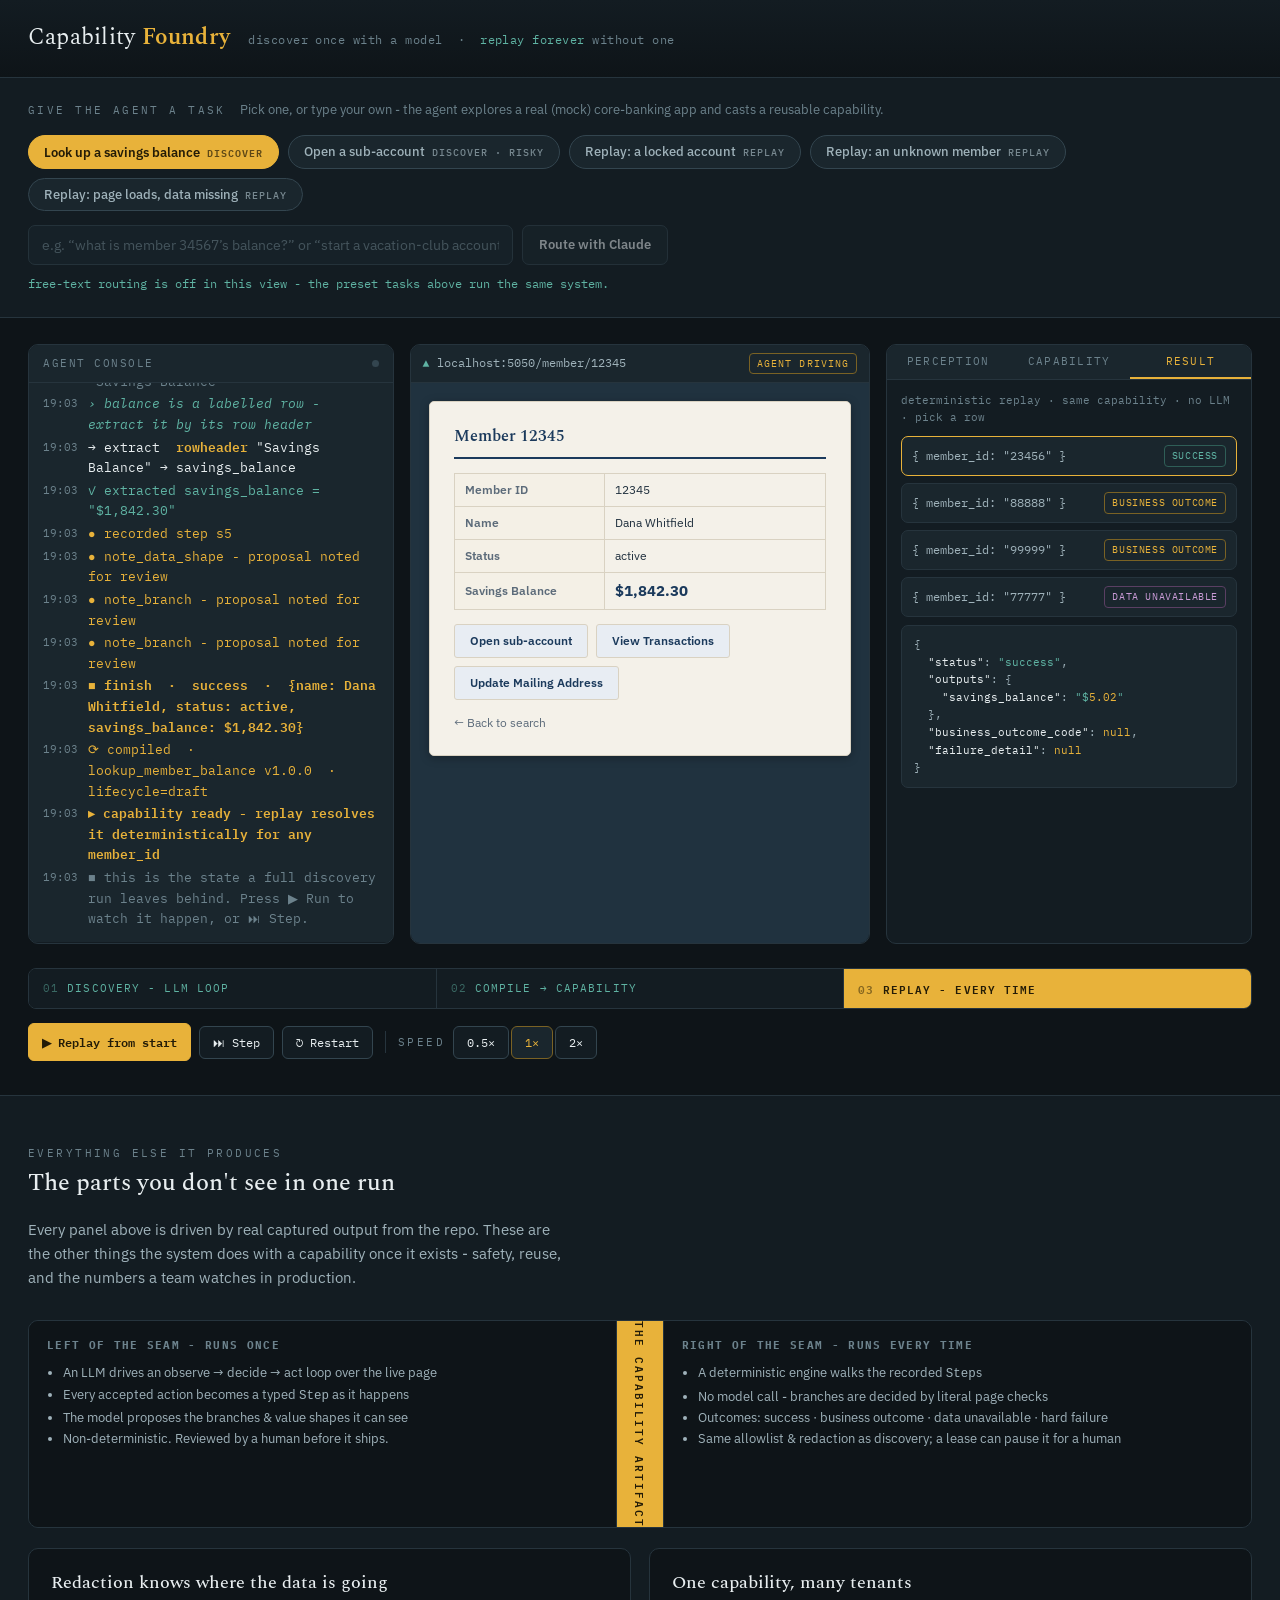
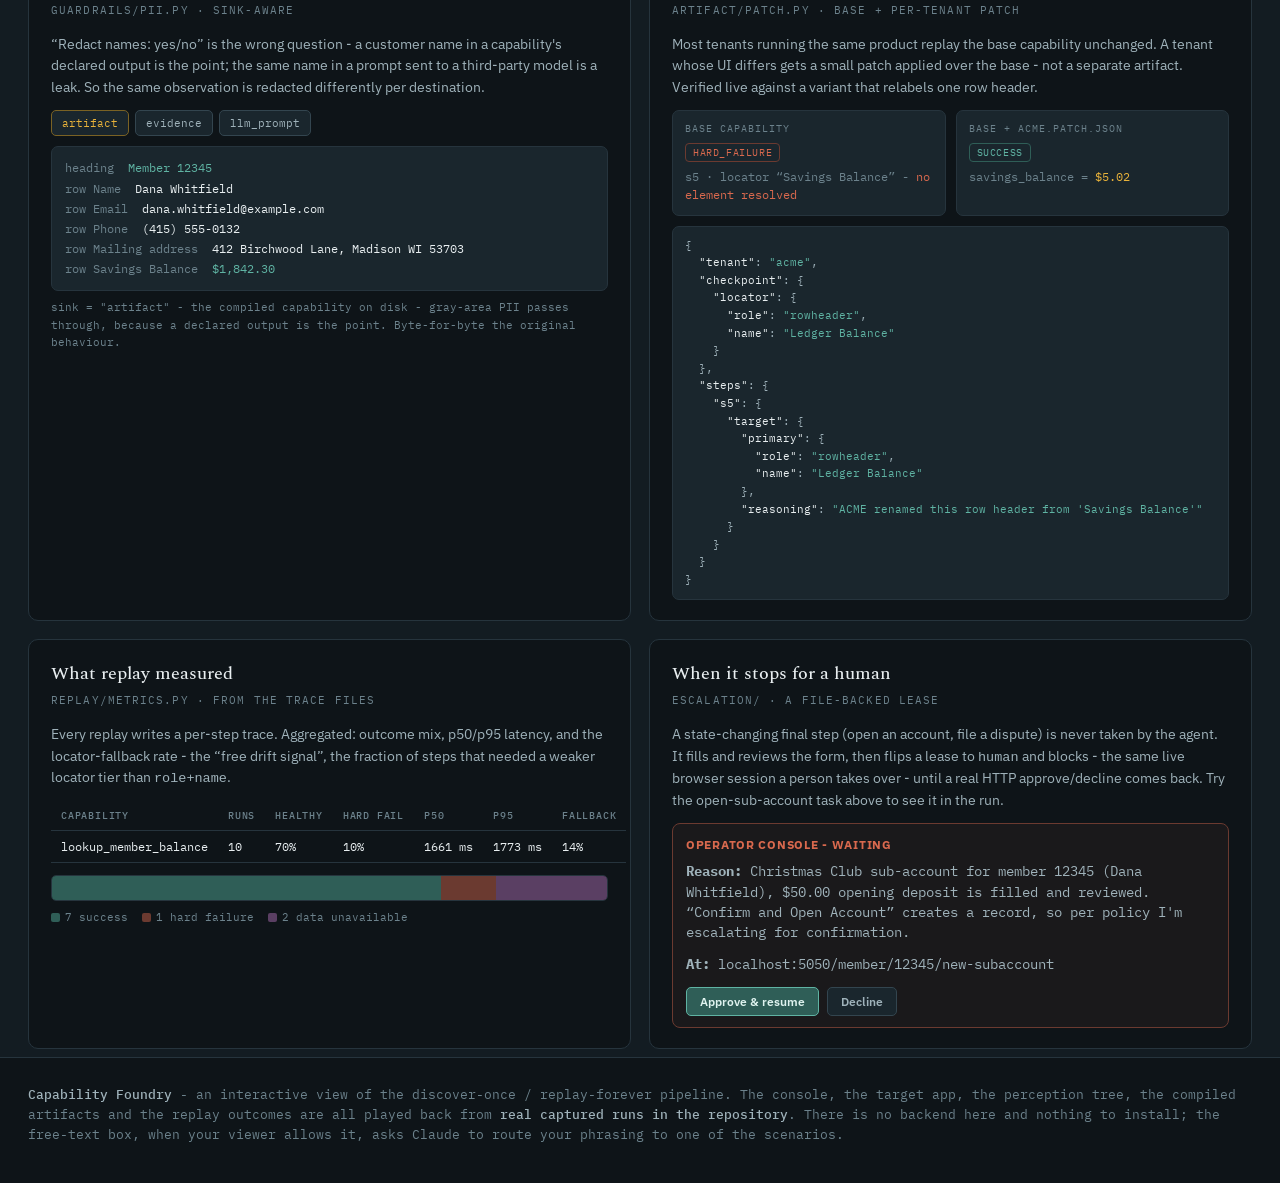
==== commit 5f439a1d: "Update: hostile-DOM target, multi-provider chatbot, history + redaction panels - app2/: second targe" ====
--- a/docs/live-demo.html
+++ b/docs/live-demo.html
@@ -8,9 +8,9 @@
 <link rel="preconnect" href="https://fonts.gstatic.com" crossorigin>
 <link rel="stylesheet" href="https://fonts.googleapis.com/css2?family=Spectral:ital,wght@0,400;0,500;0,600;1,400&family=IBM+Plex+Sans:wght@400;500;600&family=IBM+Plex+Mono:wght@400;500;600&display=swap">
 <style>
-  /* ============ Capability Foundry — a committed single-world "operator's terminal" ============ */
+  /* ============ Capability Foundry - a committed single-world "operator's terminal" ============ */
   :root{
-    --ground:#0e1418;        /* near-black, faint blue-green bias — the instrument ground */
+    --ground:#0e1418;        /* near-black, faint blue-green bias - the instrument ground */
     --ground-2:#131c22;      /* raised instrument surface */
     --ground-3:#1a262d;      /* inset well (console, code) */
     --hair:#26343d;          /* hairline dividers */
@@ -18,14 +18,14 @@
     --ink-1:#e8eef0;         /* primary text on ground */
     --ink-2:#9fb2ba;         /* secondary */
     --ink-3:#6c828c;         /* faint / captions */
-    --signal:#e8b23a;        /* brass amber — the one accent: current marker, the seam, key figures */
+    --signal:#e8b23a;        /* brass amber - the one accent: current marker, the seam, key figures */
     --signal-dim:#7a6224;
     --wire:#5fb3a3;          /* deterministic / verified / success semantic */
     --wire-dim:#2f5e57;
     --alarm:#d9694e;         /* hard failure / escalation pending */
     --alarm-dim:#6b3a30;
 
-    --paper:#f4f1e9;         /* the bank's document surface — a warm world inside the dark frame */
+    --paper:#f4f1e9;         /* the bank's document surface - a warm world inside the dark frame */
     --paper-line:#d9d2c2;
     --paper-ink:#1f2f3d;
     --paper-navy:#1b3a5c;
@@ -143,7 +143,7 @@
   .bank thead th{background:var(--paper-navy);color:#fff;font-size:10px;letter-spacing:.05em;text-transform:uppercase}
   .bank th[scope=row]{background:#f4f0e6;color:var(--paper-muted);width:150px;font-weight:600}
   .bank .bal{font-size:15px;font-weight:700;color:var(--paper-navy);font-variant-numeric:tabular-nums}
-  .bank .bal.empty::after{content:"— not returned —";font-size:11px;font-weight:500;color:var(--paper-muted)}
+  .bank .bal.empty::after{content:"- not returned -";font-size:11px;font-weight:500;color:var(--paper-muted)}
   .bank .msg{padding:9px 12px;border-radius:4px;border:1px solid;font-size:12.5px;margin:8px 0}
   .bank .msg.ok{background:var(--paper-ok-bg);color:var(--paper-ok-tx);border-color:var(--paper-ok-bd)}
   .bank .msg.no{background:var(--paper-no-bg);color:var(--paper-no-tx);border-color:var(--paper-no-bd)}
@@ -306,7 +306,7 @@
   <div class="wrap">
     <div class="lead">
       <span class="eyebrow">Give the agent a task</span>
-      <span class="hint">Pick one, or type your own — the agent explores a real (mock) core-banking app and casts a reusable capability.</span>
+      <span class="hint">Pick one, or type your own - the agent explores a real (mock) core-banking app and casts a reusable capability.</span>
     </div>
     <div class="chips" id="chips"></div>
     <form class="freeform" id="freeform" autocomplete="off">
@@ -367,12 +367,12 @@
     <div class="explore-intro">
       <span class="eyebrow">Everything else it produces</span>
       <h2>The parts you don't see in one run</h2>
-      <p>Every panel above is driven by real captured output from the repo. These are the other things the system does with a capability once it exists — safety, reuse, and the numbers a team watches in production.</p>
+      <p>Every panel above is driven by real captured output from the repo. These are the other things the system does with a capability once it exists - safety, reuse, and the numbers a team watches in production.</p>
     </div>
 
     <div class="seam-band">
       <div class="side left">
-        <h4>Left of the seam — runs once</h4>
+        <h4>Left of the seam - runs once</h4>
         <ul>
           <li>An LLM drives an observe → decide → act loop over the live page</li>
           <li>Every accepted action becomes a typed <code>Step</code> as it happens</li>
@@ -382,10 +382,10 @@
       </div>
       <div class="seam-col">the Capability artifact</div>
       <div class="side right">
-        <h4>Right of the seam — runs every time</h4>
+        <h4>Right of the seam - runs every time</h4>
         <ul>
           <li>A deterministic engine walks the recorded <code>Step</code>s</li>
-          <li>No model call — branches are decided by literal page checks</li>
+          <li>No model call - branches are decided by literal page checks</li>
           <li>Outcomes: success · business outcome · data unavailable · hard failure</li>
           <li>Same allowlist &amp; redaction as discovery; a lease can pause it for a human</li>
         </ul>
@@ -396,7 +396,7 @@
       <div class="card">
         <h3>Redaction knows where the data is going</h3>
         <div class="sub">guardrails/pii.py · sink-aware</div>
-        <p>“Redact names: yes/no” is the wrong question — a customer name in a capability's declared output is the point; the same name in a prompt sent to a third-party model is a leak. So the same observation is redacted differently per destination.</p>
+        <p>“Redact names: yes/no” is the wrong question - a customer name in a capability's declared output is the point; the same name in a prompt sent to a third-party model is a leak. So the same observation is redacted differently per destination.</p>
         <div class="sinktabs" id="sinktabs">
           <button data-sink="artifact" aria-pressed="true">artifact</button>
           <button data-sink="evidence" aria-pressed="false">evidence</button>
@@ -409,9 +409,9 @@
       <div class="card">
         <h3>One capability, many tenants</h3>
         <div class="sub">artifact/patch.py · base + per-tenant patch</div>
-        <p>Most tenants running the same product replay the base capability unchanged. A tenant whose UI differs gets a small patch applied over the base — not a separate artifact. Verified live against a variant that relabels one row header.</p>
+        <p>Most tenants running the same product replay the base capability unchanged. A tenant whose UI differs gets a small patch applied over the base - not a separate artifact. Verified live against a variant that relabels one row header.</p>
         <div class="cmp">
-          <div class="box"><div class="lbl">base capability</div><span class="status hard_failure">hard_failure</span><div style="color:var(--ink-3);margin-top:6px">s5 · locator “Savings Balance” — <span style="color:var(--alarm)">no element resolved</span></div></div>
+          <div class="box"><div class="lbl">base capability</div><span class="status hard_failure">hard_failure</span><div style="color:var(--ink-3);margin-top:6px">s5 · locator “Savings Balance” - <span style="color:var(--alarm)">no element resolved</span></div></div>
           <div class="box"><div class="lbl">base + acme.patch.json</div><span class="status success">success</span><div style="color:var(--ink-3);margin-top:6px">savings_balance = <span style="color:var(--signal)">$5.02</span></div></div>
         </div>
         <pre class="json" id="patchjson"></pre>
@@ -420,7 +420,7 @@
       <div class="card">
         <h3>What replay measured</h3>
         <div class="sub">replay/metrics.py · from the trace files</div>
-        <p>Every replay writes a per-step trace. Aggregated: outcome mix, p50/p95 latency, and the locator-fallback rate — the “free drift signal”, the fraction of steps that needed a weaker locator tier than <code>role+name</code>.</p>
+        <p>Every replay writes a per-step trace. Aggregated: outcome mix, p50/p95 latency, and the locator-fallback rate - the “free drift signal”, the fraction of steps that needed a weaker locator tier than <code>role+name</code>.</p>
         <table class="metrics">
           <thead><tr><th>capability</th><th>runs</th><th>healthy</th><th>hard&nbsp;fail</th><th>p50</th><th>p95</th><th>fallback</th></tr></thead>
           <tbody><tr><td>lookup_member_balance</td><td>10</td><td>70%</td><td>10%</td><td>1661&nbsp;ms</td><td>1773&nbsp;ms</td><td>14%</td></tr></tbody>
@@ -438,9 +438,9 @@
       <div class="card">
         <h3>When it stops for a human</h3>
         <div class="sub">escalation/ · a file-backed lease</div>
-        <p>A state-changing final step (open an account, file a dispute) is never taken by the agent. It fills and reviews the form, then flips a lease to <code>human</code> and blocks — the same live browser session a person takes over — until a real HTTP approve/decline comes back. Try the open-sub-account task above to see it in the run.</p>
+        <p>A state-changing final step (open an account, file a dispute) is never taken by the agent. It fills and reviews the form, then flips a lease to <code>human</code> and blocks - the same live browser session a person takes over - until a real HTTP approve/decline comes back. Try the open-sub-account task above to see it in the run.</p>
         <div class="operator" style="margin-top:0">
-          <h5>Operator console — waiting</h5>
+          <h5>Operator console - waiting</h5>
           <p><b>Reason:</b> Christmas Club sub-account for member 12345 (Dana Whitfield), $50.00 opening deposit is filled and reviewed. “Confirm and Open Account” creates a record, so per policy I'm escalating for confirmation.</p>
           <p><b>At:</b> localhost:5050/member/12345/new-subaccount</p>
           <div class="ops"><button class="approve" disabled>Approve &amp; resume</button><button class="decline" disabled>Decline</button></div>
@@ -452,7 +452,7 @@
 
 <footer>
   <div class="wrap">
-    <b>Capability Foundry</b> — an interactive view of the discover-once / replay-forever pipeline.
+    <b>Capability Foundry</b> - an interactive view of the discover-once / replay-forever pipeline.
     The console, the target app, the perception tree, the compiled artifacts and the replay outcomes are all
     played back from <b>real captured runs in the repository</b>. There is no backend here and nothing to install;
     the free-text box, when your viewer allows it, asks Claude to route your phrasing to one of the scenarios.
@@ -465,7 +465,7 @@
   var rm = window.matchMedia && window.matchMedia("(prefers-reduced-motion:reduce)").matches;
 
   /* -------------------------------------------------------------------------------------------
-     REAL DATA — members, perception snippets, discovery timelines, compiled capabilities and
+     REAL DATA - members, perception snippets, discovery timelines, compiled capabilities and
      replay results, transcribed from evidence/*.jsonl, capabilities/*.json and evidence/*.json.
   ------------------------------------------------------------------------------------------- */
   var M = {
@@ -520,7 +520,7 @@
     ];},
     newsub:function(m){return [
       ['document','',''],
-      ['  heading','Open New Sub-Account — Member '+m.id,''],
+      ['  heading','Open New Sub-Account - Member '+m.id,''],
       ['  combobox','Account Type','christmas_club'],
       ['  textbox','Nickname',''],
       ['  textbox','Opening Deposit ($)','0'],
@@ -544,23 +544,23 @@
     return [
       ev('nav',{url:'localhost:5050/search', screen:{s:'search'}, line:'navigate  → localhost:5050/search'}),
       ev('observe',{tree:TREE.search, screen:{s:'search'}, hot:null}),
-      ev('think',{text:'goal wants a balance for member 12345 — search by that id first'}),
+      ev('think',{text:'goal wants a balance for member 12345 - search by that id first'}),
       ev('act',{tool:'type', label:'type  <b>Search (ID / name)</b> ← "12345"  ·  param_name=member_id',
                 anim:{type:'type', el:'textbox|Search (ID / name)', text:'12345'}, screen:{s:'searchTyped',q:'12345'}}),
       ev('ok',{text:'typed "12345"'}),
       ev('rec',{step:{sid:'s2',act:'type',role:'textbox',name:'Search (ID / name)',value:'{param_ref: member_id}'}, text:'recorded step s2'}),
       ev('act',{tool:'click', label:'click  <b>button</b> "Go"',
                 anim:{type:'click', el:'button|Go'}, screen:{s:'results',m:m}, url:'localhost:5050/search'}),
-      ev('ok',{text:'clicked "Go" — 1 result'}),
-      ev('rec',{step:{sid:'s3',act:'click',role:'button',name:'Go',value:'—'}}),
+      ev('ok',{text:'clicked "Go" - 1 result'}),
+      ev('rec',{step:{sid:'s3',act:'click',role:'button',name:'Go',value:'-'}}),
       ev('observe',{tree:TREE.results(m), screen:{s:'results',m:m}, hot:'link|View'}),
-      ev('think',{text:'one matching row — follow its View link to the member page'}),
+      ev('think',{text:'one matching row - follow its View link to the member page'}),
       ev('act',{tool:'click', label:'click  <b>link</b> "View"',
                 anim:{type:'click', el:'link|View'}, screen:{s:'member',m:m}, url:'localhost:5050/member/12345'}),
       ev('ok',{text:'clicked "View" → /member/12345'}),
-      ev('rec',{step:{sid:'s4',act:'click',role:'link',name:'View',value:'—'}}),
+      ev('rec',{step:{sid:'s4',act:'click',role:'link',name:'View',value:'-'}}),
       ev('observe',{tree:TREE.member(m), screen:{s:'member',m:m}, hot:'rowheader|Savings Balance'}),
-      ev('think',{text:'balance is a labelled row — extract it by its row header'}),
+      ev('think',{text:'balance is a labelled row - extract it by its row header'}),
       ev('act',{tool:'extract', label:'extract  <b>rowheader</b> "Savings Balance" → savings_balance',
                 anim:{type:'read', el:'rowheader|Savings Balance'}, screen:{s:'member',m:m}}),
       ev('ok',{text:'extracted savings_balance = "$1,842.30"'}),
@@ -571,7 +571,7 @@
       ev('done',{text:'finish  ·  success  ·  {name: Dana Whitfield, status: active, savings_balance: $1,842.30}'}),
       ev('compile',{cap:{
         capability_id:'lookup_member_balance', version:'1.0.0', risk:'safe', lifecycle:'draft',
-        note:'2 proposed rules — need review before this leaves draft'
+        note:'2 proposed rules - need review before this leaves draft'
       }}),
       ev('replaySweep',{})
     ];
@@ -583,37 +583,37 @@
     return [
       ev('nav',{url:'localhost:5050/search', screen:{s:'search'}, line:'navigate  → localhost:5050/search'}),
       ev('observe',{tree:TREE.search, screen:{s:'search'}}),
-      ev('think',{text:'need to open a Christmas Club sub-account for member 12345 — find the member first'}),
+      ev('think',{text:'need to open a Christmas Club sub-account for member 12345 - find the member first'}),
       ev('act',{tool:'type', label:'type  <b>Search (ID / name)</b> ← "12345"  ·  param_name=member_id',
                 anim:{type:'type', el:'textbox|Search (ID / name)', text:'12345'}, screen:{s:'searchTyped',q:'12345'}}),
       ev('ok',{text:'typed "12345"'}),
       ev('rec',{step:{sid:'s2',act:'type',role:'textbox',name:'Search (ID / name)',value:'{param_ref: member_id}'}}),
       ev('act',{tool:'click', label:'click  <b>button</b> "Go"', anim:{type:'click', el:'button|Go'}, screen:{s:'results',m:m}}),
       ev('ok',{text:'1 result'}),
-      ev('rec',{step:{sid:'s3',act:'click',role:'button',name:'Go',value:'—'}}),
+      ev('rec',{step:{sid:'s3',act:'click',role:'button',name:'Go',value:'-'}}),
       ev('act',{tool:'click', label:'click  <b>link</b> "View"', anim:{type:'click', el:'link|View'}, screen:{s:'member',m:m}, url:'localhost:5050/member/12345'}),
       ev('ok',{text:'→ /member/12345'}),
-      ev('rec',{step:{sid:'s4',act:'click',role:'link',name:'View',value:'—'}}),
+      ev('rec',{step:{sid:'s4',act:'click',role:'link',name:'View',value:'-'}}),
       ev('act',{tool:'click', label:'click  <b>link</b> "Open sub-account"', anim:{type:'click', el:'link|Open sub-account'},
                 screen:{s:'newsub',m:m}, url:'localhost:5050/member/12345/new-subaccount'}),
       ev('ok',{text:'→ new sub-account form'}),
-      ev('rec',{step:{sid:'s5',act:'click',role:'link',name:'Open sub-account',value:'—'}}),
+      ev('rec',{step:{sid:'s5',act:'click',role:'link',name:'Open sub-account',value:'-'}}),
       ev('act',{tool:'type', label:'type  <b>Opening Deposit ($)</b> ← "50"',
                 anim:{type:'type', el:'textbox|Opening Deposit ($)', text:'50'}, screen:{s:'newsub',m:m,deposit:'50'}}),
       ev('ok',{text:'deposit set'}),
       ev('rec',{step:{sid:'s6',act:'type',role:'textbox',name:'Opening Deposit ($)',value:'"50"'}}),
       ev('act',{tool:'click', label:'click  <b>button</b> "Continue"', anim:{type:'click', el:'button|Continue'}, screen:{s:'review',m:m}}),
       ev('ok',{text:'review page ready'}),
-      ev('rec',{step:{sid:'s7',act:'click',role:'button',name:'Continue',value:'—'}}),
+      ev('rec',{step:{sid:'s7',act:'click',role:'button',name:'Continue',value:'-'}}),
       ev('escalate',{reason:'Review page is ready: Christmas Club sub-account for member 12345 (Dana Whitfield), $50.00 opening deposit. "Confirm and Open Account" is state-changing and hard to reverse, so per policy I am escalating for human confirmation before submitting.'}),
       ev('resumed',{decision:'approved', note:'operator approved via the console'}),
       ev('act',{tool:'click', label:'click  <b>button</b> "Confirm and Open Account"', anim:{type:'click', el:'button|Confirm and Open Account'},
                 screen:{s:'subok',m:m}, url:'localhost:5050/member/12345/new-subaccount/submit'}),
       ev('ok',{text:'Sub-account #4 (christmas_club) created for Dana Whitfield'}),
-      ev('rec',{step:{sid:'s8',act:'click',role:'button',name:'Confirm and Open Account',value:'—  (risky · needs confirm=true on replay)'}}),
+      ev('rec',{step:{sid:'s8',act:'click',role:'button',name:'Confirm and Open Account',value:'-  (risky · needs confirm=true on replay)'}}),
       ev('done',{text:'finish  ·  success  ·  a new Christmas Club sub-account, created after escalation approval'}),
       ev('compile',{cap:{capability_id:'open_subaccount', version:'1.0.0', risk:'risky', lifecycle:'draft',
-        note:'risky — replay refuses to execute past the confirm step without confirm=true'}}),
+        note:'risky - replay refuses to execute past the confirm step without confirm=true'}}),
       ev('replaySweep',{sub:true})
     ];
   };
@@ -639,7 +639,7 @@
         {screen:{s:'searchTyped',q:'99999'}, anim:{type:'type', el:'textbox|Search (ID / name)', text:'99999'}, note:'s2 type · role+name (tier 1)'},
         {screen:{s:'results',m:M["99999"]}, anim:{type:'click', el:'button|Go'}, note:'s3 click Go'},
         {screen:{s:'member',m:M["99999"]}, anim:{type:'click', el:'link|View'}, url:'localhost:5050/member/99999', note:'s4 click View'},
-        {screen:{s:'denied',m:M["99999"]}, note:'s5 extract — locator unresolved; page contains "Access denied…" → declared PERMISSION_DENIED', denied:true}
+        {screen:{s:'denied',m:M["99999"]}, note:'s5 extract - locator unresolved; page contains "Access denied…" → declared PERMISSION_DENIED', denied:true}
       ]
     )},
     replay_missing:{ chip:'Replay: an unknown member', kind:'replay', ...replayOnly(
@@ -649,21 +649,21 @@
       [
         {url:'localhost:5050/search', screen:{s:'search'}, note:'navigate → /search'},
         {screen:{s:'searchTyped',q:'88888'}, anim:{type:'type', el:'textbox|Search (ID / name)', text:'88888'}, note:'s2 type member_id'},
-        {screen:{s:'noResults'}, anim:{type:'click', el:'button|Go'}, note:'s3 click Go — no rows'},
-        {screen:{s:'noResults'}, note:'s4 click "View" — locator unresolved; page contains "No results." → declared MEMBER_NOT_FOUND', noresults:true}
+        {screen:{s:'noResults'}, anim:{type:'click', el:'button|Go'}, note:'s3 click Go - no rows'},
+        {screen:{s:'noResults'}, note:'s4 click "View" - locator unresolved; page contains "No results." → declared MEMBER_NOT_FOUND', noresults:true}
       ]
     )},
     replay_nodata:{ chip:'Replay: page loads, data missing', kind:'replay', ...replayOnly(
       'replay  lookup_member_balance  { member_id: "77777" }',
       {member_id:'77777'},
       {status:'data_unavailable', outputs:{}, business_outcome_code:null,
-       failure_detail:{step_id:'s5', extract_as:'savings_balance', observed:'', reason:'extracted value is empty — the element rendered but carried no data behind it'}},
+       failure_detail:{step_id:'s5', extract_as:'savings_balance', observed:'', reason:'extracted value is empty - the element rendered but carried no data behind it'}},
       [
         {url:'localhost:5050/search', screen:{s:'search'}, note:'navigate → /search'},
         {screen:{s:'searchTyped',q:'77777'}, anim:{type:'type', el:'textbox|Search (ID / name)', text:'77777'}, note:'s2 type member_id'},
         {screen:{s:'results',m:M["77777"]}, anim:{type:'click', el:'button|Go'}, note:'s3 click Go'},
         {screen:{s:'member',m:M["77777"]}, anim:{type:'click', el:'link|View'}, url:'localhost:5050/member/77777', note:'s4 click View'},
-        {screen:{s:'member',m:M["77777"]}, anim:{type:'read', el:'rowheader|Savings Balance'}, note:'s5 extract — element resolves, cell is empty → extract_contract fails → data_unavailable', empty:true}
+        {screen:{s:'member',m:M["77777"]}, anim:{type:'read', el:'rowheader|Savings Balance'}, note:'s5 extract - element resolves, cell is empty → extract_contract fails → data_unavailable', empty:true}
       ]
     )}
   };
@@ -683,7 +683,7 @@
   ];
 
   /* -------------------------------------------------------------------------------------------
-     BANK PANEL — faithful mini-renders of the mock core-banking screens
+     BANK PANEL - faithful mini-renders of the mock core-banking screens
   ------------------------------------------------------------------------------------------- */
   function esc(s){return String(s).replace(/[&<>"]/g,function(c){return {'&':'&amp;','<':'&lt;','>':'&gt;','"':'&quot;'}[c];});}
   function bankHTML(st){
@@ -730,14 +730,14 @@
     }
     if(st.s==='newsub'){
       var dep = st.deposit || '0';
-      return '<h4>Open New Sub-Account — Member '+esc(m.id)+'</h4>'+
+      return '<h4>Open New Sub-Account - Member '+esc(m.id)+'</h4>'+
         '<div class="field"><label>Account Type</label><div class="inp" style="max-width:150px">Christmas Club</div></div>'+
         '<div class="field"><label>Nickname</label><div class="inp"></div></div>'+
         '<div class="field"><label>Opening Deposit ($)</label><div class="inp" data-el="textbox|Opening Deposit ($)">'+esc(dep)+'</div></div>'+
         '<button class="btn" data-el="button|Continue">Continue</button>';
     }
     if(st.s==='review'){
-      return '<h4>Review New Sub-Account — Member '+esc(m.id)+'</h4>'+
+      return '<h4>Review New Sub-Account - Member '+esc(m.id)+'</h4>'+
         '<table>'+
         '<tr><th scope="row">Member</th><td>'+esc(m.name)+'</td></tr>'+
         '<tr><th scope="row">Account Type</th><td>Christmas Club</td></tr>'+
@@ -772,7 +772,7 @@
     lastScreen:{s:'search'}, cap:null, sweepShown:false, escalated:false, resolvedEsc:false,
     token:0
   };
-  var INSTANT = false;   /* fast-forward: no waits, no typewriter — used to build the resting state */
+  var INSTANT = false;   /* fast-forward: no waits, no typewriter - used to build the resting state */
   var sleep = function(ms){return new Promise(function(r){setTimeout(r, rm?0:Math.max(0,ms));});};
   var wait = function(base){return sleep(INSTANT ? 0 : base * state.mult);};
 
@@ -834,7 +834,7 @@
     el.paneP.innerHTML = '<div class="tree">'+html+'</div>';
   }
   function perceptionResting(){
-    el.paneP.innerHTML = '<div class="result-empty">The accessibility tree the agent reasons over — role, accessible name and value for every element, iframe content merged in. Run a task to watch it update each turn; the element the agent is about to touch is highlighted.</div>';
+    el.paneP.innerHTML = '<div class="result-empty">The accessibility tree the agent reasons over - role, accessible name and value for every element, iframe content merged in. Run a task to watch it update each turn; the element the agent is about to touch is highlighted.</div>';
   }
 
   /* ---- capability ---- */
@@ -842,7 +842,7 @@
     var c = state.cap;
     var head;
     if(!c){
-      head = '<div class="cap-head">no capability yet — a discovery run compiles one from the recorded steps</div>';
+      head = '<div class="cap-head">no capability yet - a discovery run compiles one from the recorded steps</div>';
     } else {
       head = '<div class="cap-head"><b style="color:var(--ink-1)">'+esc(c.capability_id)+'</b> v'+esc(c.version)
         + ' <span class="pill '+c.risk+'">'+c.risk+'</span>'
@@ -871,7 +871,7 @@
     }).replace(/\b(-?\d+\.?\d*|true|false|null)\b/g, '<span class="n">$1</span>');
   }
   function resultResting(){
-    el.paneR.innerHTML = '<div class="result-empty">Replay runs <b style="color:var(--ink-2)">after</b> discovery compiles the capability — a deterministic walk of the recorded steps, no model call. It resolves to one of four outcomes: <span style="color:var(--wire)">success</span>, <span style="color:var(--signal)">business_outcome</span>, <span style="color:#c99bd6">data_unavailable</span>, or <span style="color:var(--alarm)">hard_failure</span>.</div>';
+    el.paneR.innerHTML = '<div class="result-empty">Replay runs <b style="color:var(--ink-2)">after</b> discovery compiles the capability - a deterministic walk of the recorded steps, no model call. It resolves to one of four outcomes: <span style="color:var(--wire)">success</span>, <span style="color:var(--signal)">business_outcome</span>, <span style="color:#c99bd6">data_unavailable</span>, or <span style="color:var(--alarm)">hard_failure</span>.</div>';
   }
   function renderSweep(sub){
     var rows = sub ? SWEEP_SUB : SWEEP;
@@ -906,8 +906,8 @@
   function renderRail(phase){
     var scn = SCN[state.key];
     var phases = scn.replayOnly
-      ? [{n:'01',t:'Load capability'},{n:'02',t:'Replay — deterministic'},{n:'03',t:'Outcome'}]
-      : [{n:'01',t:'Discovery — LLM loop'},{n:'02',t:'Compile → Capability'},{n:'03',t:'Replay — every time'}];
+      ? [{n:'01',t:'Load capability'},{n:'02',t:'Replay - deterministic'},{n:'03',t:'Outcome'}]
+      : [{n:'01',t:'Discovery - LLM loop'},{n:'02',t:'Compile → Capability'},{n:'03',t:'Replay - every time'}];
     var cell = function(p, cls){ return '<div class="ph '+cls+'"><span class="n">'+p.n+'</span>'+p.t+'</div>'; };
     var html;
     if(state.escalated){
@@ -927,7 +927,7 @@
   function showOperator(reason, onResolve){
     var card = document.createElement('div');
     card.className = 'operator';
-    card.innerHTML = '<h5>Operator console — action needs confirmation</h5>'
+    card.innerHTML = '<h5>Operator console - action needs confirmation</h5>'
       + '<p><b>Reason:</b> '+esc(reason)+'</p>'
       + '<p><b>Lease:</b> automation → <span style="color:var(--alarm)">human</span> · the run is blocked</p>'
       + '<div class="ops"><button class="approve">Approve &amp; resume</button><button class="decline">Decline</button></div>';
@@ -936,11 +936,11 @@
     switchTab('capability');
     return new Promise(function(resolve){
       card.querySelector('.approve').addEventListener('click', function(){
-        card.querySelector('.ops').innerHTML = '<span style="color:var(--wire)">✓ approved — resuming the same live session</span>';
+        card.querySelector('.ops').innerHTML = '<span style="color:var(--wire)">✓ approved - resuming the same live session</span>';
         resolve('approved');
       });
       card.querySelector('.decline').addEventListener('click', function(){
-        card.querySelector('.ops').innerHTML = '<span style="color:var(--alarm)">✕ declined — the agent will finish without the action</span>';
+        card.querySelector('.ops').innerHTML = '<span style="color:var(--alarm)">✕ declined - the agent will finish without the action</span>';
         resolve('declined');
       });
     });
@@ -998,16 +998,16 @@
     } else if(e.k==='note'){
       state.props.push({tag:e.tag, text:e.text});
       renderCap();
-      cline('rec', '● '+esc(e.tag)+' — proposal noted for review');
+      cline('rec', '● '+esc(e.tag)+' - proposal noted for review');
       await wait(420);
     } else if(e.k==='escalate'){
       state.escalated = true;
       renderRail(1);
-      cline('warn', '↯ escalate — '+esc(e.reason.slice(0,120))+'…');
+      cline('warn', '↯ escalate - '+esc(e.reason.slice(0,120))+'…');
       var decision = await showOperator(e.reason);
       state.resolvedEsc = true;
       renderRail(1);
-      cline(decision==='approved'?'ok':'warn', (decision==='approved'?'✓':'✕')+' human '+decision.toUpperCase()+' — lease → automation');
+      cline(decision==='approved'?'ok':'warn', (decision==='approved'?'✓':'✕')+' human '+decision.toUpperCase()+' - lease → automation');
       await wait(360);
     } else if(e.k==='resumed'){
       /* handled inline by escalate */
@@ -1027,7 +1027,7 @@
       state.sweepShown = true;
       renderSweep(!!e.sub);
       switchTab('result');
-      cline('done', '▸ capability ready — replay resolves it deterministically for any member_id');
+      cline('done', '▸ capability ready - replay resolves it deterministically for any member_id');
       renderRail(state.escalated?4:2);
       await wait(300);
     }
@@ -1038,7 +1038,7 @@
     renderRail(1);
     switchTab('result');
     cline('obs', 'replay  '+esc(scn.caption));
-    cline('think', '› deterministic — no model call; walking recorded steps, resolving each locator by role+name');
+    cline('think', '› deterministic - no model call; walking recorded steps, resolving each locator by role+name');
     await wait(500);
     for(var i=0;i<scn.walk.length;i++){
       if(state.token!==thisToken) return;
@@ -1084,11 +1084,11 @@
       el.url.textContent = 'localhost:5050/search';
       perceptionResting();
       renderCap();
-      el.paneC.innerHTML = '<div class="cap-head" style="color:var(--ink-2)"><b style="color:var(--ink-1)">lookup_member_balance</b> v1.0.0 <span class="pill safe">safe</span> <span class="pill verified">verified</span><span style="color:var(--ink-3);flex-basis:100%;margin-top:4px">an already-compiled capability — this scenario only replays it</span></div>';
+      el.paneC.innerHTML = '<div class="cap-head" style="color:var(--ink-2)"><b style="color:var(--ink-1)">lookup_member_balance</b> v1.0.0 <span class="pill safe">safe</span> <span class="pill verified">verified</span><span style="color:var(--ink-3);flex-basis:100%;margin-top:4px">an already-compiled capability - this scenario only replays it</span></div>';
       resultResting();
       el.btnRun.textContent = '▶ Replay';
       if(resting){
-        el.paneR.innerHTML = '<div class="result-empty">Press <b style="color:var(--ink-2)">▶ Replay</b> to walk this capability against <b style="color:var(--ink-2)">'+esc(JSON.stringify(scn.params))+'</b> — deterministic, no model, resolves to <span class="status '+scn.result.status+'">'+scn.result.status.replace('_',' ')+'</span>.</div>';
+        el.paneR.innerHTML = '<div class="result-empty">Press <b style="color:var(--ink-2)">▶ Replay</b> to walk this capability against <b style="color:var(--ink-2)">'+esc(JSON.stringify(scn.params))+'</b> - deterministic, no model, resolves to <span class="status '+scn.result.status+'">'+scn.result.status.replace('_',' ')+'</span>.</div>';
       }
       return;
     }
@@ -1098,14 +1098,14 @@
     renderBank({s:'search'}, false);
     el.url.textContent = 'localhost:5050/search';
     if(resting){
-      // Build the state a completed run leaves behind, instantly — so the page opens full, not
+      // Build the state a completed run leaves behind, instantly - so the page opens full, not
       // as an empty shell. `subacct` stops at the escalation (that pause IS the point).
       var stopAt = (key==='subacct') ? 'escalate' : null;
       var myTok = state.token;
       fastForward(stopAt).then(function(){
         if(myTok !== state.token) return;
         if(key==='subacct'){
-          cline('obs','■ paused at the escalation — the run is blocked until a human decides. Press ▶ Run.');
+          cline('obs','■ paused at the escalation - the run is blocked until a human decides. Press ▶ Run.');
           el.btnRun.textContent = '▶ Run';
         } else {
           cline('obs','■ this is the state a full discovery run leaves behind. Press ▶ Run to watch it happen, or ⏭ Step.');
@@ -1228,13 +1228,13 @@
   el.routenote.textContent = 'checking whether this viewer can ask Claude to route free-text…';
 
   (function initSample(){
-    if(!(window.claude && window.claude.use)){ el.routenote.textContent = 'free-text routing is off in this view — the preset tasks above run the same system.'; return; }
+    if(!(window.claude && window.claude.use)){ el.routenote.textContent = 'free-text routing is off in this view - the preset tasks above run the same system.'; return; }
     window.claude.use('sample').then(function(s){
-      if(!s){ el.routenote.textContent = 'free-text routing is off in this view — the preset tasks above run the same system.'; return; }
+      if(!s){ el.routenote.textContent = 'free-text routing is off in this view - the preset tasks above run the same system.'; return; }
       sampleFn = s;
       el.freetext.disabled = false; el.routebtn.disabled = false;
-      el.routenote.textContent = 'ready — type a task and Claude will route it to the closest scenario.';
-    }).catch(function(){ el.routenote.textContent = 'free-text routing is unavailable — use the preset tasks.'; });
+      el.routenote.textContent = 'ready - type a task and Claude will route it to the closest scenario.';
+    }).catch(function(){ el.routenote.textContent = 'free-text routing is unavailable - use the preset tasks.'; });
   })();
 
   $('#freeform').addEventListener('submit', function(ev2){
@@ -1258,14 +1258,14 @@
       setTimeout(play, 200);
     }).catch(function(err){
       el.routenote.textContent = (err && err.code==='not_granted')
-        ? 'Claude routing was declined — the preset tasks run the same system.'
-        : 'could not route that — try a preset above.';
+        ? 'Claude routing was declined - the preset tasks run the same system.'
+        : 'could not route that - try a preset above.';
       el.routebtn.disabled = false;
     });
   });
 
   /* -------------------------------------------------------------------------------------------
-     EXPLORE — redaction sinks
+     EXPLORE - redaction sinks
   ------------------------------------------------------------------------------------------- */
   var OBS_ROWS = [
     {l:'heading', v:'Member 12345', keep:'Member 12345'},
@@ -1276,9 +1276,9 @@
     {l:'row Savings Balance', a:'$1,842.30', keep:true}
   ];
   var SINK_NOTE = {
-    artifact:'the compiled capability on disk — gray-area PII passes through, because a declared output is the point. Byte-for-byte the original behaviour.',
-    evidence:'transcripts on disk — gray-area entities are tokenised (reversible under audit), so a reviewer can still follow the flow.',
-    llm_prompt:'anything sent to a third-party model — hard-masked. The one-way door. Bare numeric ids (member 12345) are flagged, not masked, so discovery still works.'
+    artifact:'the compiled capability on disk - gray-area PII passes through, because a declared output is the point. Byte-for-byte the original behaviour.',
+    evidence:'transcripts on disk - gray-area entities are tokenised (reversible under audit), so a reviewer can still follow the flow.',
+    llm_prompt:'anything sent to a third-party model - hard-masked. The one-way door. Bare numeric ids (member 12345) are flagged, not masked, so discovery still works.'
   };
   function renderSink(sink){
     var out = OBS_ROWS.map(function(r){
@@ -1290,7 +1290,7 @@
         shown = sink==='evidence'
           ? '<span class="tok">&lt;'+t+'_1&gt;</span>'
           : '<span class="red">&lt;'+t+':REDACTED&gt;</span>';
-        if(r.person && sink==='llm_prompt') shown = '<span class="keep">Dana Whitfield</span>  <span style="color:var(--ink-3)">(regex fallback can’t find names — needs Presidio)</span>';
+        if(r.person && sink==='llm_prompt') shown = '<span class="keep">Dana Whitfield</span>  <span style="color:var(--ink-3)">(regex fallback can’t find names - needs Presidio)</span>';
       } else if(r.keep){
         shown = '<span class="keep">'+esc(val)+'</span>';
       } else {
@@ -1299,7 +1299,7 @@
       return '<span style="color:var(--ink-3)">'+esc(r.l)+'</span>  '+shown;
     }).filter(Boolean).join('\n');
     $('#obsview').innerHTML = out;
-    $('#sinknote').textContent = 'sink = "'+sink+'"  —  '+SINK_NOTE[sink];
+    $('#sinknote').textContent = 'sink = "'+sink+'" - '+SINK_NOTE[sink];
   }
   [].forEach.call(document.querySelectorAll('#sinktabs button'), function(b){
     b.addEventListener('click', function(){
@@ -1319,7 +1319,7 @@
   });
 
   /* -------------------------------------------------------------------------------------------
-     BOOT — resting state: the flagship scenario, ready to run, everything visible.
+     BOOT - resting state: the flagship scenario, ready to run, everything visible.
   ------------------------------------------------------------------------------------------- */
   loadScenario('balance', true);
 
